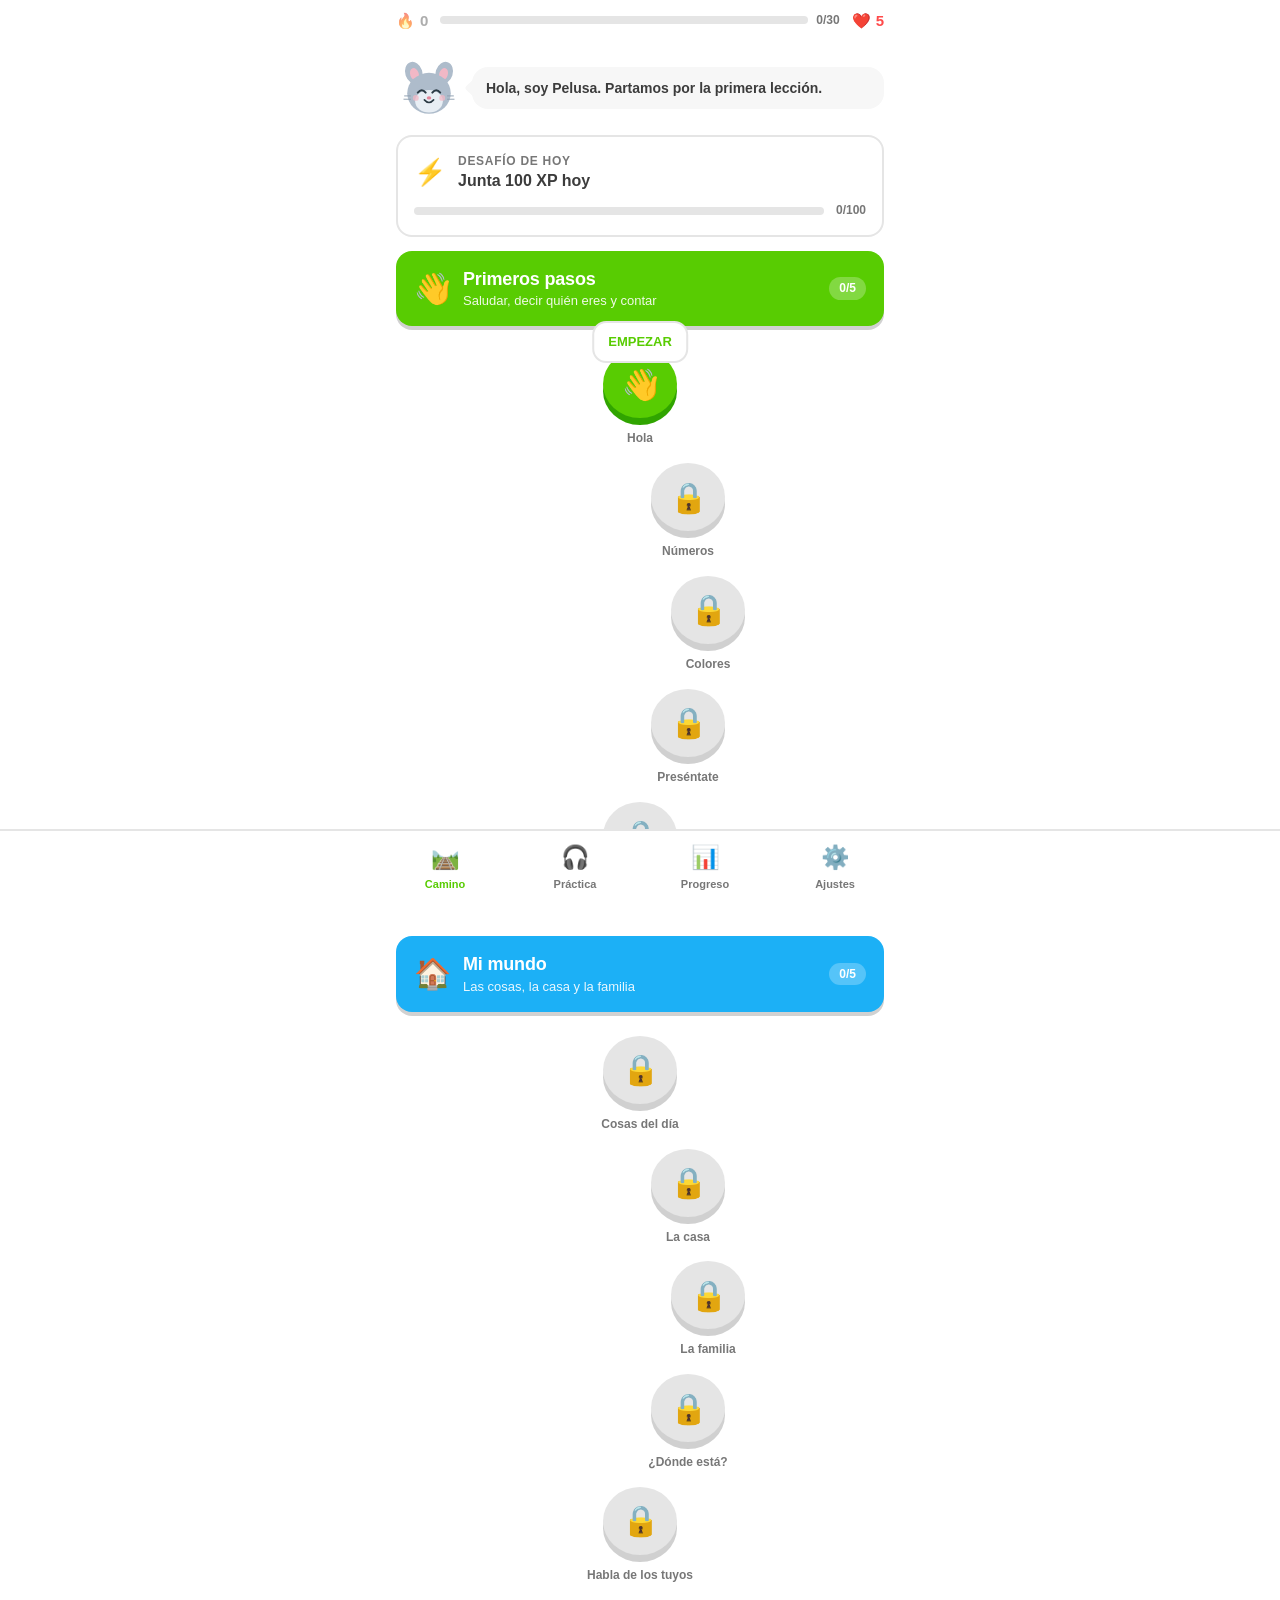
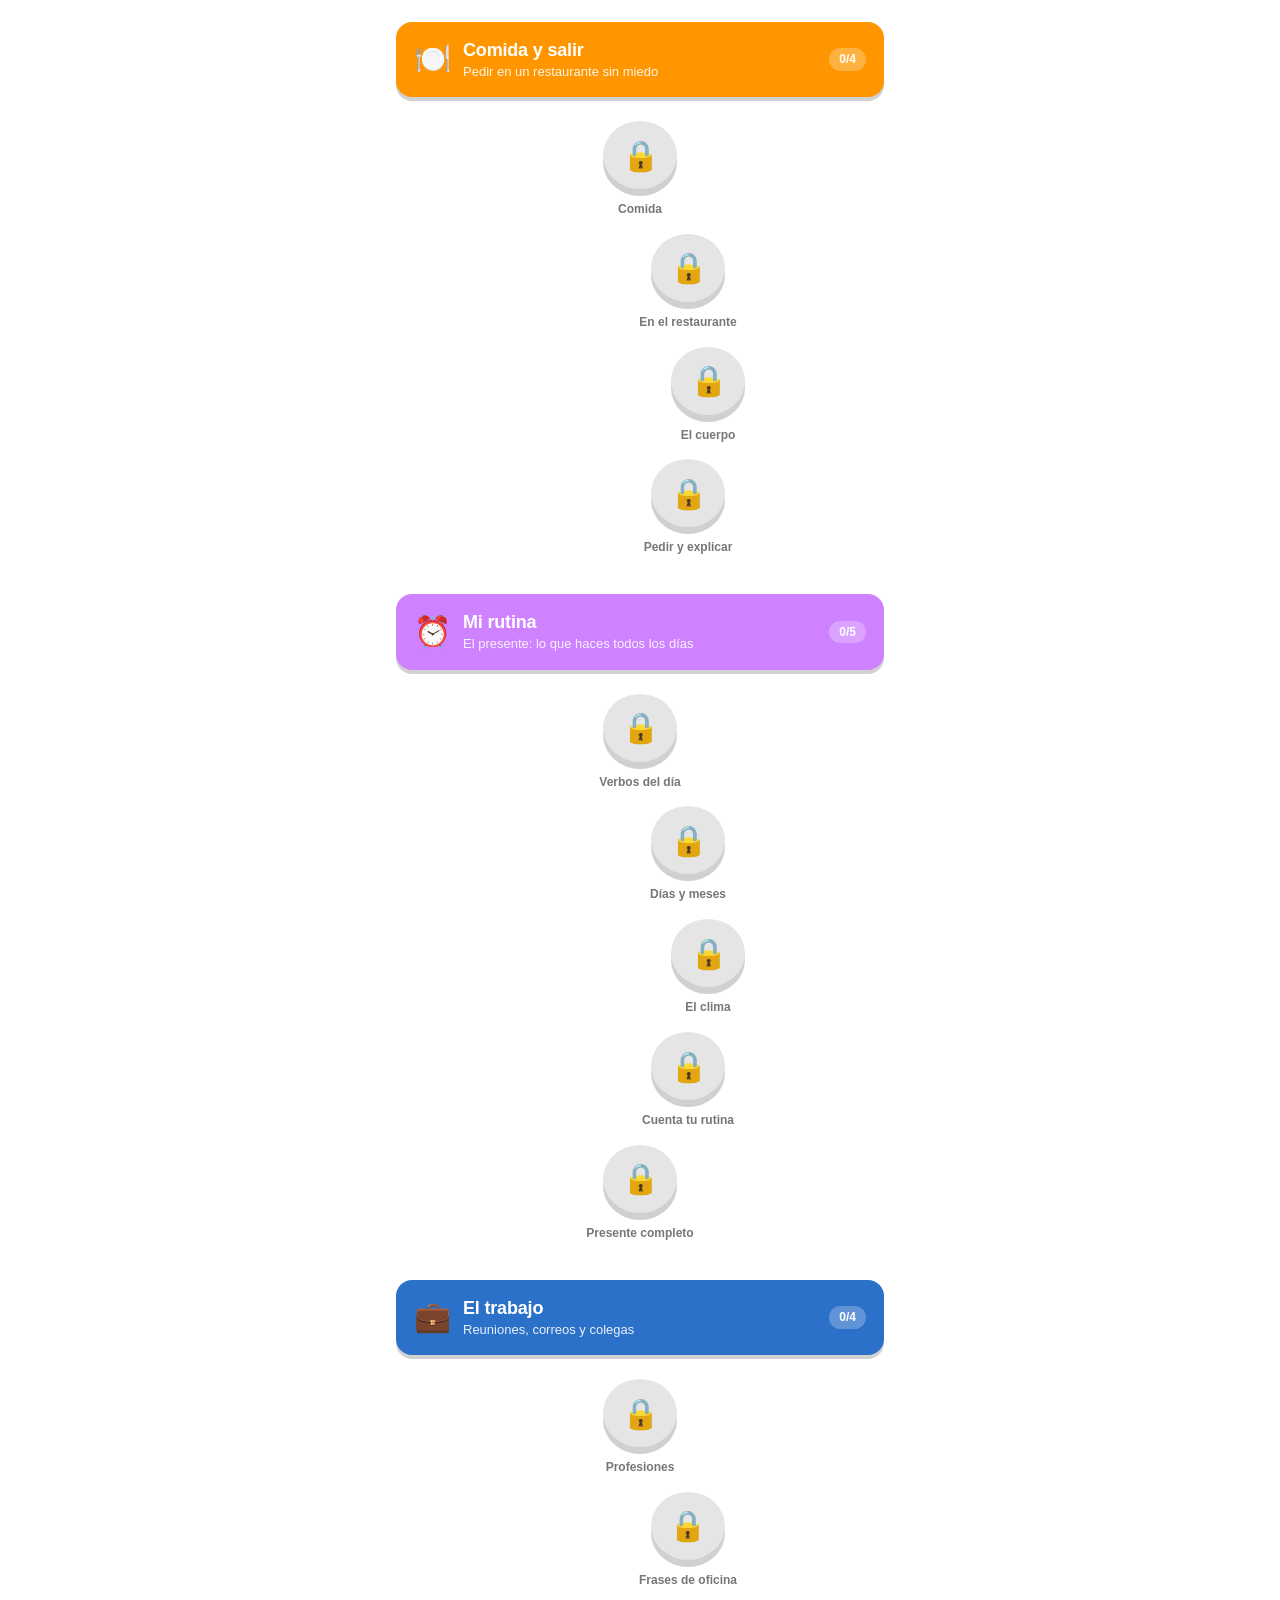
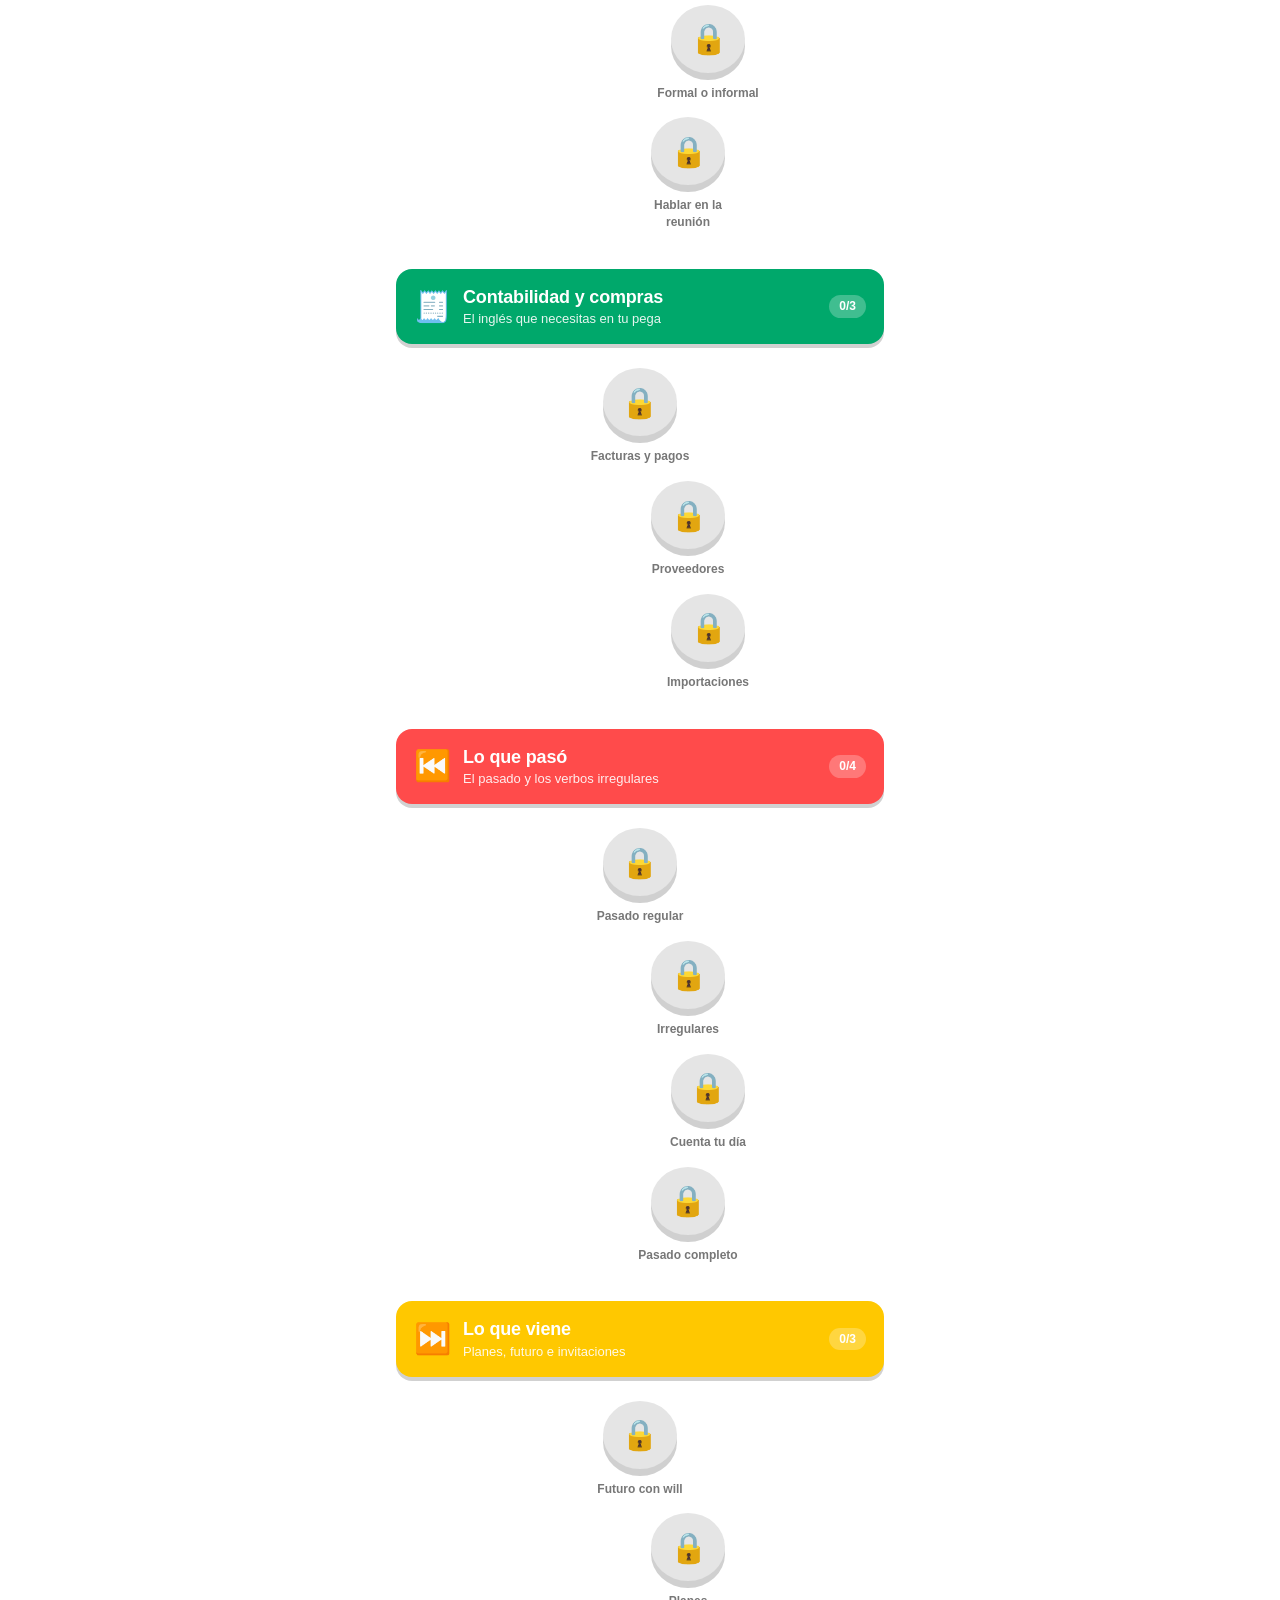
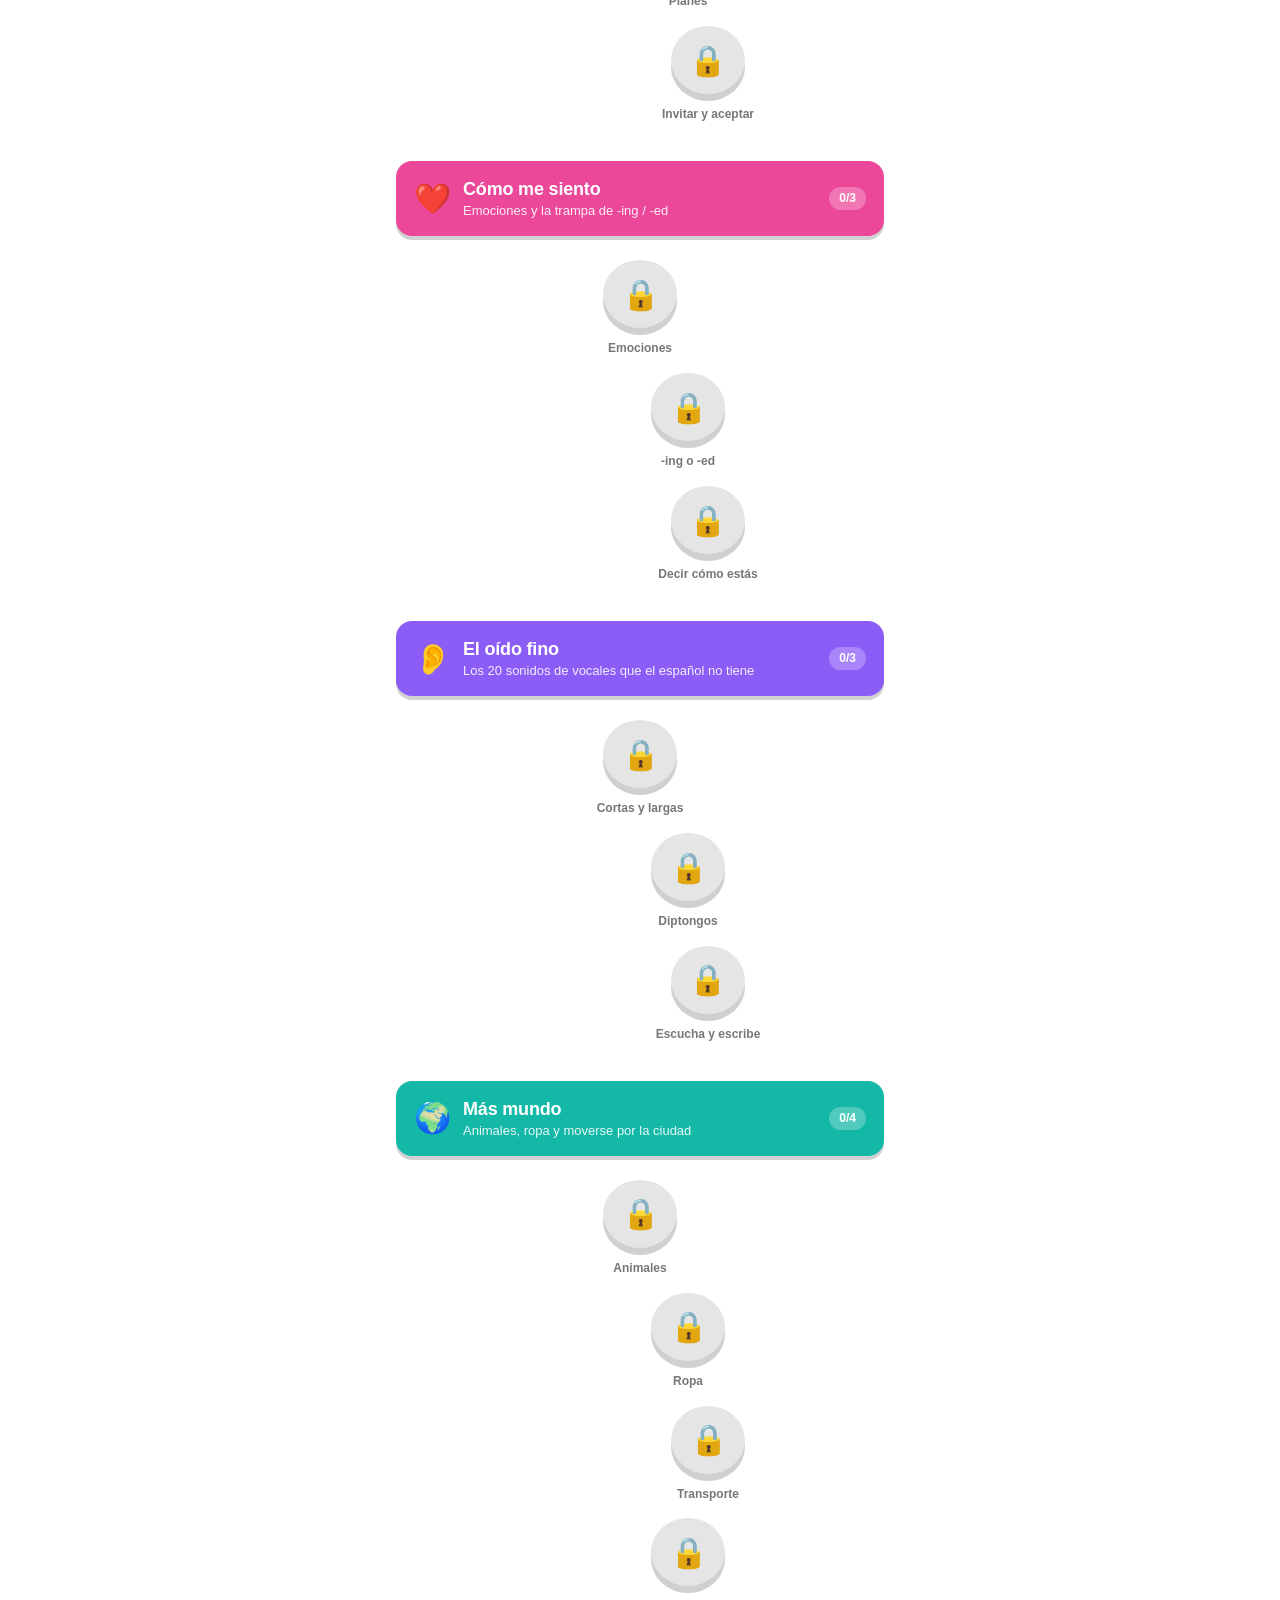
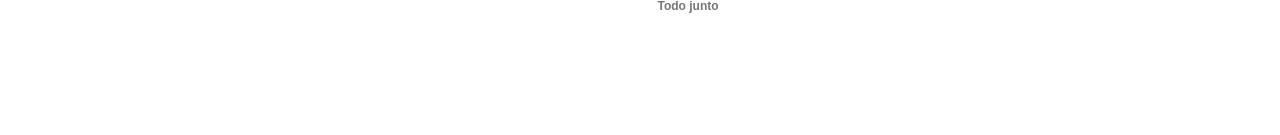
==== web/index.html @ f604efc4 "Add files via upload" ====
<!DOCTYPE html>
<html lang="es-CL">
<head>
<meta charset="utf-8">
<!-- viewport-fit=cover + los safe-area-inset del CSS: sin esto, en un iPhone la
     barra inferior queda debajo del indicador de inicio y no se puede tocar. -->
<meta name="viewport" content="width=device-width, initial-scale=1, viewport-fit=cover">
<meta name="theme-color" content="#58cc02">
<meta name="description" content="Curso de inglés británico con repaso espaciado, pronunciación y progreso guardado en el teléfono. Funciona sin internet.">
<title>Stars Climb</title>

<link rel="manifest" href="manifest.webmanifest">
<link rel="icon" href="icons/icono-192.png">
<link rel="apple-touch-icon" href="icons/icono-apple.png">
<!-- Safari no lee el manifest: estas tres etiquetas son las que hacen que,
     agregada a la pantalla de inicio, se abra sin la barra del navegador. -->
<meta name="apple-mobile-web-app-capable" content="yes">
<meta name="apple-mobile-web-app-status-bar-style" content="default">
<meta name="apple-mobile-web-app-title" content="Stars Climb">

<!-- La aplicación se guarda para funcionar sin internet sólo cuando se sirve
     desde un servidor. Esta marca es la que lo autoriza; la versión de una sola
     página no la trae, porque ahí no hay archivo que registrar. -->
<meta name="modo-sin-conexion" content="si">

<link rel="stylesheet" href="css/app.css">
</head>
<body>

<div id="app">
  <div class="contenido" style="padding-top:40px">
    <div class="centro">
      <div style="font-size:56px">📚</div>
      <p class="apagado">Cargando…</p>
    </div>
  </div>
</div>

<noscript>
  <div style="padding:24px;font-family:sans-serif">
    Esta aplicación necesita JavaScript activado para funcionar.
  </div>
</noscript>

<!-- El orden importa: cada archivo se registra en window.APP y app.js arranca
     al final, cuando ya están todos. Sin módulos ni empaquetador a propósito:
     así funciona igual servida desde cualquier carpeta y abre al instante. -->
<script src="js/dom.js"></script>
<script src="js/fiesta.js"></script>
<script src="js/mascota.js"></script>
<script src="js/almacen.js"></script>
<script src="js/datos.js"></script>
<script src="js/datos-verbos.js"></script>
<script src="js/datos-sonidos.js"></script>
<script src="js/datos-gramatica.js"></script>
<script src="js/curriculo.js"></script>
<script src="js/srs.js"></script>
<script src="js/audio.js"></script>
<script src="js/texto.js"></script>
<script src="js/motor.js"></script>
<script src="js/verbos.js"></script>
<script src="js/pronunciacion.js"></script>
<script src="js/gramatica.js"></script>
<script src="js/logros.js"></script>
<script src="js/desafio.js"></script>
<script src="js/cuenta.js"></script>
<script src="js/leccion.js"></script>
<script src="js/pantallas.js"></script>
<script src="js/app.js"></script>
</body>
</html>
---- web/css/app.css ----
/* Estilos de la aplicación.
 *
 * Pensada primero para el teléfono, con la mano derecha y en vertical: lo que
 * hay que tocar vive en la mitad de abajo de la pantalla y mide al menos 48 px.
 * En pantallas grandes el contenido se limita a 520 px de ancho y se centra,
 * en vez de estirarse.
 *
 * Sin tipografías ni iconos descargados: todo es del sistema o emoji. Una fuente
 * bonita cuesta media pantalla de espera la primera vez y no existe sin
 * internet; la del sistema (Roboto en Android, San Francisco en iPhone) ya es
 * buena y aparece de inmediato.
 */

:root {
  --verde: #58cc02;
  --verde-oscuro: #4aa802;
  --verde-suave: #d7ffb8;
  --azul: #1cb0f6;
  --azul-oscuro: #1899d6;
  --azul-suave: #ddf4ff;
  --rojo: #ff4b4b;
  --rojo-oscuro: #e03d3d;
  --rojo-suave: #ffdfe0;
  --dorado: #ffc800;
  --morado: #ce82ff;

  --fondo: #ffffff;
  --fondo-2: #f7f7f7;
  --tinta: #3c3c3c;
  --tinta-2: #777777;
  --borde: #e5e5e5;
  --borde-fuerte: #d0d0d0;

  --radio: 16px;
  --sombra-boton: 0 4px 0;
  --seguro-abajo: env(safe-area-inset-bottom, 0px);
  --seguro-arriba: env(safe-area-inset-top, 0px);
}

@media (prefers-color-scheme: dark) {
  :root:not([data-tema="claro"]) {
    --fondo: #131f24;
    --fondo-2: #1b2c33;
    --tinta: #f1f7fb;
    --tinta-2: #90a3ad;
    --borde: #2f4550;
    --borde-fuerte: #3d5661;
    --verde-suave: #1f3d13;
    --azul-suave: #10323f;
    --rojo-suave: #3d1618;
  }
}

:root[data-tema="oscuro"] {
  --fondo: #131f24;
  --fondo-2: #1b2c33;
  --tinta: #f1f7fb;
  --tinta-2: #90a3ad;
  --borde: #2f4550;
  --borde-fuerte: #3d5661;
  --verde-suave: #1f3d13;
  --azul-suave: #10323f;
  --rojo-suave: #3d1618;
}

* { box-sizing: border-box; }

html, body {
  margin: 0;
  padding: 0;
  height: 100%;
  overscroll-behavior-y: none;
}

body {
  font-family: -apple-system, BlinkMacSystemFont, "Segoe UI", Roboto,
    "Helvetica Neue", Arial, sans-serif;
  background: var(--fondo);
  color: var(--tinta);
  font-size: 16px;
  line-height: 1.4;
  -webkit-font-smoothing: antialiased;
  /* Sin selección accidental: en el teléfono, mantener apretada una ficha
     abría el menú de copiar en vez de arrastrarla. */
  -webkit-user-select: none;
  user-select: none;
  -webkit-tap-highlight-color: transparent;
}

input, textarea { user-select: text; -webkit-user-select: text; }

#app {
  max-width: 520px;
  margin: 0 auto;
  min-height: 100%;
  display: flex;
  flex-direction: column;
  position: relative;
}

/* ---------------- Tipografía ---------------- */

h1, h2, h3 { margin: 0 0 8px; font-weight: 800; letter-spacing: -0.01em; }
h1 { font-size: 26px; }
h2 { font-size: 20px; }
h3 { font-size: 17px; }
p { margin: 0 0 12px; }
.apagado { color: var(--tinta-2); }
.chico { font-size: 14px; }
.mini { font-size: 12px; }
.centro { text-align: center; }
.fuerte { font-weight: 800; }

/* ---------------- Botones ----------------
   El relieve (sombra sólida abajo + hundirse al apretar) no es decoración:
   en una pantalla táctil es la única confirmación de que el toque se registró,
   y evita el doble toque por duda. */

.btn {
  display: inline-flex;
  align-items: center;
  justify-content: center;
  gap: 8px;
  width: 100%;
  min-height: 52px;
  padding: 14px 20px;
  border: none;
  border-radius: var(--radio);
  background: var(--verde);
  color: #fff;
  font: inherit;
  font-weight: 800;
  font-size: 16px;
  letter-spacing: 0.03em;
  text-transform: uppercase;
  cursor: pointer;
  box-shadow: var(--sombra-boton) var(--verde-oscuro);
  transition: transform 0.06s, box-shadow 0.06s, background 0.15s;
}

.btn:active:not(:disabled) {
  transform: translateY(4px);
  box-shadow: 0 0 0 var(--verde-oscuro);
}

.btn:disabled {
  background: var(--borde);
  color: var(--tinta-2);
  box-shadow: none;
  cursor: default;
}

.btn.azul { background: var(--azul); box-shadow: var(--sombra-boton) var(--azul-oscuro); }
.btn.azul:active:not(:disabled) { box-shadow: 0 0 0 var(--azul-oscuro); }
.btn.rojo { background: var(--rojo); box-shadow: var(--sombra-boton) var(--rojo-oscuro); }
.btn.rojo:active:not(:disabled) { box-shadow: 0 0 0 var(--rojo-oscuro); }

.btn.hueco {
  background: transparent;
  color: var(--tinta-2);
  border: 2px solid var(--borde);
  box-shadow: none;
}
.btn.hueco:active:not(:disabled) { transform: translateY(2px); background: var(--fondo-2); }

.btn.chico { min-height: 40px; padding: 8px 14px; font-size: 14px; width: auto; }

.icono-btn {
  display: inline-flex;
  align-items: center;
  justify-content: center;
  width: 44px;
  height: 44px;
  border: none;
  border-radius: 12px;
  background: transparent;
  color: var(--tinta-2);
  font-size: 22px;
  cursor: pointer;
}
.icono-btn:active { background: var(--fondo-2); }

/* ---------------- Barra superior ---------------- */

.barra {
  display: flex;
  align-items: center;
  gap: 12px;
  padding: calc(10px + var(--seguro-arriba)) 16px 10px;
  position: sticky;
  top: 0;
  background: var(--fondo);
  z-index: 20;
}

.contador {
  display: inline-flex;
  align-items: center;
  gap: 5px;
  font-weight: 800;
  font-size: 15px;
}
.contador .n { font-variant-numeric: tabular-nums; }
.contador.racha { color: #ff9600; }
.contador.gemas { color: var(--azul); }
.contador.vidas { color: var(--rojo); }
.contador.apagada { color: var(--tinta-2); opacity: 0.6; }

/* ---------------- Camino ---------------- */

.contenido {
  flex: 1;
  padding: 0 16px calc(96px + var(--seguro-abajo));
}

.unidad-cabecera {
  border-radius: var(--radio);
  padding: 16px 18px;
  color: #fff;
  margin: 14px 0 8px;
  display: flex;
  align-items: center;
  gap: 12px;
  box-shadow: 0 4px 0 rgba(0, 0, 0, 0.18);
}
.unidad-cabecera .txt { flex: 1; min-width: 0; }
.unidad-cabecera h2 { margin: 0; font-size: 18px; }
.unidad-cabecera .sub { font-size: 13px; opacity: 0.9; }
.unidad-cabecera .emo { font-size: 30px; }

.camino { position: relative; padding: 8px 0 16px; }

.nodo-fila {
  display: flex;
  justify-content: center;
  padding: 8px 0;
}

/* El zigzag: cada lección se desplaza a un lado distinto. Es lo que hace que
   el camino se lea como un camino y no como una lista.
   El desplazamiento va en la columna interior y no en la fila: la fila ocupa
   todo el ancho, y moverla a ella empujaba la página hacia el lado y dejaba
   la pantalla con scroll horizontal. */
.nodo-caja { position: relative; display: flex; flex-direction: column; align-items: center; }
.nodo-fila[data-desvio="0"] > .nodo-caja { transform: translateX(0); }
.nodo-fila[data-desvio="1"] > .nodo-caja { transform: translateX(48px); }
.nodo-fila[data-desvio="2"] > .nodo-caja { transform: translateX(68px); }
.nodo-fila[data-desvio="3"] > .nodo-caja { transform: translateX(48px); }
.nodo-fila[data-desvio="4"] > .nodo-caja { transform: translateX(0); }
.nodo-fila[data-desvio="5"] > .nodo-caja { transform: translateX(-48px); }
.nodo-fila[data-desvio="6"] > .nodo-caja { transform: translateX(-68px); }
.nodo-fila[data-desvio="7"] > .nodo-caja { transform: translateX(-48px); }

.nodo {
  position: relative;
  width: 74px;
  height: 68px;
  border: none;
  border-radius: 50%;
  background: var(--verde);
  box-shadow: 0 7px 0 var(--verde-oscuro);
  color: #fff;
  font-size: 30px;
  display: flex;
  align-items: center;
  justify-content: center;
  cursor: pointer;
  transition: transform 0.08s, box-shadow 0.08s;
}
.nodo:active:not(:disabled) { transform: translateY(6px); box-shadow: 0 1px 0 var(--verde-oscuro); }
.nodo.cerrado {
  background: var(--borde);
  box-shadow: 0 7px 0 var(--borde-fuerte);
  color: var(--tinta-2);
  cursor: default;
}
.nodo.terminado { background: var(--dorado); box-shadow: 0 7px 0 #d9a800; }

.nodo .coronas {
  position: absolute;
  bottom: -6px;
  left: 50%;
  transform: translateX(-50%);
  background: var(--fondo);
  border-radius: 999px;
  padding: 1px 7px;
  font-size: 11px;
  font-weight: 800;
  color: var(--tinta-2);
  border: 2px solid var(--borde);
  white-space: nowrap;
}

.nodo-etiqueta {
  text-align: center;
  font-size: 12px;
  font-weight: 700;
  color: var(--tinta-2);
  margin-top: 12px;
  max-width: 110px;
}

.burbuja {
  position: absolute;
  bottom: 84px;
  left: 50%;
  transform: translateX(-50%);
  background: var(--fondo);
  border: 2px solid var(--borde);
  border-radius: 14px;
  padding: 10px 14px;
  font-weight: 800;
  font-size: 13px;
  color: var(--verde);
  white-space: nowrap;
  animation: flotar 1.6s ease-in-out infinite;
  z-index: 5;
}
@keyframes flotar {
  0%, 100% { transform: translateX(-50%) translateY(0); }
  50% { transform: translateX(-50%) translateY(-5px); }
}

/* ---------------- Pelusa ----------------
   La mascota y su globo de diálogo. El globo lleva una punta hacia ella,
   dibujada con un cuadrado girado: sin la punta se lee como un aviso del
   sistema y no como algo que ella dice. */

.pelusa-fila {
  display: flex;
  align-items: center;
  gap: 10px;
  margin: 14px 0 4px;
}
.pelusa { flex: none; }

.pelusa-dice {
  position: relative;
  flex: 1;
  min-width: 0;
  background: var(--fondo-2);
  border-radius: 16px;
  padding: 12px 14px;
  font-size: 14px;
  font-weight: 700;
  line-height: 1.35;
}
.pelusa-dice::before {
  content: "";
  position: absolute;
  left: -5px;
  top: 50%;
  width: 12px;
  height: 12px;
  margin-top: -6px;
  background: var(--fondo-2);
  transform: rotate(45deg);
  border-radius: 2px;
}

/* En el pie de corrección va chica y al lado del texto. */
.pie-titulo .pelusa { margin: -6px 0; }

/* Un rebote corto cuando aparece celebrando: quieta se ve pegada. */
.pelusa.brinca { animation: pelusa-brinca 0.6s ease-out; }
@keyframes pelusa-brinca {
  0% { transform: translateY(14px) scale(0.85); opacity: 0; }
  55% { transform: translateY(-6px) scale(1.06); opacity: 1; }
  100% { transform: translateY(0) scale(1); }
}

/* ---------------- Gramática ----------------
   La caja de "el error típico" es lo que más se recuerda de cada tema, así que
   se le da su propio bloque: la frase mala tachada y en rojo, la buena en verde
   y además pronunciable. Ver las dos juntas es lo que hace el contraste. */

.explica p { margin: 0 0 10px; font-size: 15px; line-height: 1.55; }
.explica p:last-child { margin-bottom: 0; }
.explica b { font-weight: 800; }

.gram-tabla {
  width: 100%;
  border-collapse: collapse;
  font-size: 14px;
  margin: 12px 0;
}
.gram-tabla th {
  text-align: left;
  padding: 7px 9px;
  font-size: 11px;
  letter-spacing: .05em;
  text-transform: uppercase;
  color: var(--tinta-2);
  border-bottom: 2px solid var(--borde);
}
.gram-tabla td {
  padding: 7px 9px;
  border-bottom: 1px solid var(--borde);
  vertical-align: top;
}
.gram-tabla td.clave { font-weight: 800; white-space: nowrap; }

.trampa {
  margin-top: 16px;
  border: 2px solid var(--dorado);
  border-radius: var(--radio);
  padding: 14px;
  background: rgba(255, 200, 0, .08);
}
.trampa .tit {
  font-size: 12px;
  font-weight: 800;
  letter-spacing: .05em;
  text-transform: uppercase;
  color: #8a6d00;
  margin-bottom: 10px;
}
.trampa .linea-mal,
.trampa .linea-bien {
  display: flex;
  align-items: baseline;
  gap: 8px;
  width: 100%;
  text-align: left;
  padding: 8px 10px;
  border-radius: 10px;
  font-size: 16px;
  font-weight: 700;
  margin-bottom: 6px;
  border: none;
  font-family: inherit;
}
.trampa .linea-mal {
  background: var(--rojo-suave);
  color: var(--rojo-oscuro);
  text-decoration: line-through;
  text-decoration-color: rgba(255, 75, 75, .5);
}
.trampa .linea-bien {
  background: var(--verde-suave);
  color: var(--verde-oscuro);
  cursor: pointer;
}
.trampa .marca { font-weight: 800; flex: none; text-decoration: none; display: inline-block; }
.trampa .porque { font-size: 14px; color: var(--tinta); margin-top: 8px; }

/* ---------------- Verbos ----------------
   La ficha de un verbo es sobre todo una tabla, y una tabla en un teléfono se
   lee mal. Por eso cada forma es un botón que además la pronuncia: se consulta
   con el dedo y con el oído, no leyendo columnas. */

.formas { display: grid; grid-template-columns: repeat(auto-fit, minmax(140px, 1fr)); gap: 8px; }
.forma {
  display: flex;
  flex-direction: column;
  gap: 1px;
  padding: 10px 12px;
  border: 2px solid var(--borde);
  border-radius: 12px;
  background: var(--fondo);
  color: var(--tinta);
  font: inherit;
  text-align: left;
  cursor: pointer;
}
.forma:active { background: var(--fondo-2); }
.forma .et { font-size: 11px; font-weight: 800; letter-spacing: .05em; text-transform: uppercase; color: var(--tinta-2); }
.forma .val { font-size: 17px; font-weight: 800; }
.forma .ay { font-size: 11px; color: var(--tinta-2); }

.conjuga { display: flex; flex-direction: column; }
.linea {
  display: flex;
  align-items: baseline;
  gap: 10px;
  width: 100%;
  padding: 7px 0;
  border: none;
  border-bottom: 1px solid var(--borde);
  background: none;
  color: inherit;
  font: inherit;
  text-align: left;
  cursor: pointer;
}
.linea:last-child { border-bottom: none; }
.linea:active { background: var(--fondo); }
.linea .quien { flex: 0 0 68px; font-size: 12px; color: var(--tinta-2); }
.linea .dice { font-weight: 700; }

/* ---------------- Pronunciación ----------------
   Los símbolos fonéticos son lo que hay que reconocer, así que van grandes y
   primero; la palabra de ejemplo debajo, en chico, como pista. */

.sonidos { display: grid; grid-template-columns: repeat(auto-fill, minmax(88px, 1fr)); gap: 8px; }
.sonido {
  display: flex;
  flex-direction: column;
  align-items: center;
  gap: 3px;
  padding: 12px 6px 10px;
  border: 2px solid var(--borde);
  border-radius: 14px;
  background: var(--fondo);
  color: var(--tinta);
  font: inherit;
  cursor: pointer;
}
.sonido:active { background: var(--fondo-2); }
.sonido .ipa { font-size: 22px; font-weight: 800; font-family: ui-monospace, "Segoe UI", sans-serif; }
.sonido .ej { font-size: 12px; color: var(--tinta-2); }
.sonido .barra-prog { width: 100%; }

.ipa-grande {
  font-size: 68px;
  font-weight: 800;
  text-align: center;
  margin: 10px 0 14px;
  font-family: ui-monospace, "Segoe UI", sans-serif;
  color: var(--morado);
}

.par-mini {
  padding: 7px 11px;
  border: 2px solid var(--borde);
  border-radius: 10px;
  background: var(--fondo);
  color: var(--tinta);
  font: inherit;
  font-weight: 700;
  font-size: 15px;
  cursor: pointer;
}
.par-mini:active { background: var(--fondo-2); }
.par-mini .ipa { font-weight: 400; color: var(--tinta-2); font-size: 13px; }

/* ---------------- Contrarreloj ----------------
   La barra cambia de color sola al bajar: el naranjo y el rojo avisan antes de
   que alcance a leerse el número. */

.reloj {
  flex: 1;
  height: 16px;
  background: var(--borde);
  border-radius: 999px;
  overflow: hidden;
}
.reloj > i {
  display: block;
  height: 100%;
  border-radius: 999px;
  background: linear-gradient(90deg, var(--rojo) 0%, var(--dorado) 35%, var(--verde) 70%);
  background-size: 320px 100%;
  background-position: right center;
  transition: width 0.25s linear;
}

/* ---------------- Tarjetas ---------------- */

.tarjeta {
  background: var(--fondo);
  border: 2px solid var(--borde);
  border-radius: var(--radio);
  padding: 16px;
  margin-bottom: 12px;
}
.tarjeta.plana { background: var(--fondo-2); border-color: transparent; }

.fila {
  display: flex;
  align-items: center;
  gap: 12px;
}
.fila .crece { flex: 1; min-width: 0; }
.entre { justify-content: space-between; }

.pastilla {
  display: inline-block;
  padding: 3px 10px;
  border-radius: 999px;
  background: var(--fondo-2);
  font-size: 12px;
  font-weight: 700;
  color: var(--tinta-2);
}

/* ---------------- Barras de progreso ---------------- */

.barra-prog {
  height: 16px;
  background: var(--borde);
  border-radius: 999px;
  overflow: hidden;
  flex: 1;
}
.barra-prog > i {
  display: block;
  height: 100%;
  background: var(--verde);
  border-radius: 999px;
  transition: width 0.3s ease;
}
.barra-prog.fina { height: 8px; }
.barra-prog.azul > i { background: var(--azul); }

/* ---------------- Pantalla de ejercicio ---------------- */

.leccion {
  position: fixed;
  inset: 0;
  background: var(--fondo);
  z-index: 60;
  display: flex;
  flex-direction: column;
}
.leccion-caja {
  max-width: 520px;
  width: 100%;
  margin: 0 auto;
  flex: 1;
  display: flex;
  flex-direction: column;
  min-height: 0;
}
.leccion-cuerpo {
  flex: 1;
  overflow-y: auto;
  padding: 8px 16px 24px;
  -webkit-overflow-scrolling: touch;
}
.enunciado { font-size: 21px; font-weight: 800; margin: 6px 0 18px; }

.prompt-grande {
  font-size: 26px;
  font-weight: 800;
  line-height: 1.3;
  margin-bottom: 8px;
}
.emoji-grande { font-size: 64px; line-height: 1; margin-bottom: 8px; }
.muestra-color {
  width: 92px; height: 92px; border-radius: 20px;
  border: 2px solid var(--borde); margin-bottom: 10px;
}

.opciones { display: grid; gap: 10px; margin-top: 4px; }
.opciones.dos { grid-template-columns: 1fr 1fr; }

.opcion {
  display: flex;
  align-items: center;
  gap: 10px;
  width: 100%;
  min-height: 56px;
  padding: 12px 14px;
  text-align: left;
  border: 2px solid var(--borde);
  border-bottom-width: 4px;
  border-radius: 14px;
  background: var(--fondo);
  color: var(--tinta);
  font: inherit;
  font-weight: 600;
  font-size: 16px;
  cursor: pointer;
  transition: background 0.1s, border-color 0.1s;
}
.opcion:active { background: var(--fondo-2); }
.opcion .emo { font-size: 26px; }
.opcion .ipa { color: var(--tinta-2); font-weight: 700; margin-left: auto; }
.opcion.elegida { border-color: var(--azul); background: var(--azul-suave); color: var(--azul-oscuro); }
.opcion.buena { border-color: var(--verde); background: var(--verde-suave); color: var(--verde-oscuro); }
.opcion.mala { border-color: var(--rojo); background: var(--rojo-suave); color: var(--rojo-oscuro); }
.opcion.tachada { opacity: 0.45; }

/* ---------------- Armar la frase con fichas ---------------- */

.renglon {
  min-height: 108px;
  border-top: 2px solid var(--borde);
  border-bottom: 2px solid var(--borde);
  padding: 10px 4px;
  margin: 6px 0 18px;
  display: flex;
  flex-wrap: wrap;
  align-content: flex-start;
  gap: 8px;
}
.banco { display: flex; flex-wrap: wrap; gap: 8px; min-height: 56px; }

.ficha {
  padding: 9px 14px;
  border: 2px solid var(--borde);
  border-bottom-width: 4px;
  border-radius: 12px;
  background: var(--fondo);
  color: var(--tinta);
  font: inherit;
  font-weight: 700;
  font-size: 16px;
  cursor: pointer;
}
.ficha:active { transform: translateY(2px); border-bottom-width: 2px; }
.ficha.fantasma { visibility: hidden; }

/* ---------------- Unir pares ---------------- */

.pares { display: grid; grid-template-columns: 1fr 1fr; gap: 10px; }
.par {
  min-height: 58px;
  display: flex;
  align-items: center;
  gap: 8px;
  padding: 10px 12px;
  border: 2px solid var(--borde);
  border-bottom-width: 4px;
  border-radius: 14px;
  background: var(--fondo);
  color: var(--tinta);
  font: inherit;
  font-weight: 700;
  font-size: 15px;
  cursor: pointer;
  text-align: left;
}
.par.elegida { border-color: var(--azul); background: var(--azul-suave); }
.par.unida { border-color: var(--verde); background: var(--verde-suave); color: var(--verde-oscuro); }
.par.resuelta { opacity: 0.35; pointer-events: none; }
.par.error { animation: temblar 0.3s; border-color: var(--rojo); background: var(--rojo-suave); }

@keyframes temblar {
  0%, 100% { transform: translateX(0); }
  25% { transform: translateX(-6px); }
  75% { transform: translateX(6px); }
}

/* ---------------- Escribir ---------------- */

.campo {
  width: 100%;
  min-height: 110px;
  padding: 14px;
  border: 2px solid var(--borde);
  border-radius: 14px;
  background: var(--fondo);
  color: var(--tinta);
  font: inherit;
  font-size: 18px;
  resize: none;
}
.campo:focus { outline: none; border-color: var(--azul); }

/* ---------------- Hablar ---------------- */

.micro {
  width: 96px;
  height: 96px;
  border-radius: 50%;
  border: none;
  background: var(--azul);
  box-shadow: 0 6px 0 var(--azul-oscuro);
  color: #fff;
  font-size: 40px;
  margin: 18px auto;
  display: flex;
  align-items: center;
  justify-content: center;
  cursor: pointer;
}
.micro.grabando { background: var(--rojo); box-shadow: 0 6px 0 var(--rojo-oscuro); animation: latir 1.1s infinite; }
@keyframes latir {
  0%, 100% { transform: scale(1); }
  50% { transform: scale(1.06); }
}

.diff { font-size: 19px; font-weight: 700; line-height: 1.7; }
.diff .ok { color: var(--verde-oscuro); }
.diff .falta { color: var(--rojo); text-decoration: underline wavy var(--rojo); }
.diff .cambio { color: #b45309; }
.diff .sobra { color: var(--tinta-2); text-decoration: line-through; }

/* ---------------- Pie de corrección ---------------- */

.pie {
  padding: 14px 16px calc(16px + var(--seguro-abajo));
  border-top: 2px solid var(--borde);
  background: var(--fondo);
}
.pie.bien { background: var(--verde-suave); border-color: transparent; }
.pie.mal { background: var(--rojo-suave); border-color: transparent; }
.pie-titulo { display: flex; align-items: center; gap: 8px; font-weight: 800; font-size: 18px; margin-bottom: 4px; }
.pie.bien .pie-titulo { color: var(--verde-oscuro); }
.pie.mal .pie-titulo { color: var(--rojo-oscuro); }
.pie .detalle { font-size: 15px; margin-bottom: 12px; }
.pie.bien .detalle { color: var(--verde-oscuro); }
.pie.mal .detalle { color: var(--rojo-oscuro); }

.entrada-animada { animation: subir 0.22s ease-out; }
@keyframes subir {
  from { transform: translateY(100%); }
  to { transform: translateY(0); }
}

/* ---------------- Navegación inferior ---------------- */

.nav {
  position: fixed;
  bottom: 0;
  left: 0;
  right: 0;
  z-index: 30;
  background: var(--fondo);
  border-top: 2px solid var(--borde);
  padding-bottom: var(--seguro-abajo);
}
.nav-caja { max-width: 520px; margin: 0 auto; display: flex; }
.nav button {
  flex: 1;
  border: none;
  background: transparent;
  padding: 10px 4px 8px;
  font: inherit;
  font-size: 11px;
  font-weight: 800;
  color: var(--tinta-2);
  cursor: pointer;
  display: flex;
  flex-direction: column;
  align-items: center;
  gap: 3px;
}
.nav button .emo { font-size: 23px; }
.nav button.activa { color: var(--verde); }

/* ---------------- Resumen final ---------------- */

.premio { display: grid; grid-template-columns: 1fr 1fr; gap: 10px; margin: 18px 0; }
.premio .caja {
  border: 2px solid var(--dorado);
  border-radius: var(--radio);
  overflow: hidden;
  text-align: center;
}
.premio .caja .tit {
  background: var(--dorado);
  color: #fff;
  font-weight: 800;
  font-size: 12px;
  text-transform: uppercase;
  padding: 3px;
}
.premio .caja .val { padding: 10px; font-size: 22px; font-weight: 800; color: var(--dorado); }
.premio .caja.azul { border-color: var(--azul); }
.premio .caja.azul .tit { background: var(--azul); }
.premio .caja.azul .val { color: var(--azul); }

/* Envuelve lo que celebra —antes un emoji, ahora Pelusa— y le da el rebote
   de entrada. El font-size sólo importa si adentro va texto. */
.confeti { font-size: 60px; text-align: center; animation: brincar 0.7s ease-out; }
@keyframes brincar {
  0% { transform: scale(0.4) rotate(-15deg); opacity: 0; }
  60% { transform: scale(1.15) rotate(6deg); opacity: 1; }
  100% { transform: scale(1) rotate(0); }
}

/* ---------------- Gráfico de la semana ---------------- */

.semana { display: flex; align-items: flex-end; gap: 6px; height: 96px; margin: 8px 0 4px; }
.semana .dia { flex: 1; display: flex; flex-direction: column; justify-content: flex-end; height: 100%; gap: 4px; }
.semana .bar { background: var(--borde); border-radius: 6px 6px 0 0; min-height: 4px; }
.semana .bar.hay { background: var(--verde); }
.semana .bar.meta { background: var(--dorado); }
.semana .et { text-align: center; font-size: 10px; font-weight: 800; color: var(--tinta-2); }

/* ---------------- Logros ---------------- */

.logros { display: grid; grid-template-columns: repeat(3, 1fr); gap: 10px; }
.logro { text-align: center; padding: 12px 6px; border: 2px solid var(--borde); border-radius: 14px; }
.logro.ganado { border-color: var(--dorado); background: rgba(255, 200, 0, 0.08); }
.logro .emo { font-size: 30px; filter: grayscale(1); opacity: 0.4; }
.logro.ganado .emo { filter: none; opacity: 1; }
.logro .nom { font-size: 11px; font-weight: 800; margin-top: 4px; }

/* ---------------- Modal ---------------- */

.velo {
  position: fixed;
  inset: 0;
  background: rgba(0, 0, 0, 0.55);
  z-index: 70;
  display: flex;
  align-items: flex-end;
  justify-content: center;
}
.hoja {
  background: var(--fondo);
  width: 100%;
  max-width: 520px;
  border-radius: 20px 20px 0 0;
  padding: 20px 16px calc(20px + var(--seguro-abajo));
  max-height: 88vh;
  overflow-y: auto;
  animation: subir 0.2s ease-out;
}

/* ---------------- Varios ---------------- */

.lista-limpia { list-style: none; margin: 0; padding: 0; }
.aviso {
  background: var(--azul-suave);
  border-radius: 12px;
  padding: 12px 14px;
  font-size: 14px;
  color: var(--azul-oscuro);
  margin-bottom: 12px;
}
.aviso.ojo { background: rgba(255, 200, 0, 0.16); color: #8a6d00; }

.interruptor { display: flex; align-items: center; justify-content: space-between; gap: 12px; padding: 12px 0; border-bottom: 1px solid var(--borde); }
.interruptor:last-child { border-bottom: none; }
.palanca { width: 52px; height: 30px; border-radius: 999px; background: var(--borde); border: none; position: relative; cursor: pointer; flex: none; transition: background 0.15s; }
.palanca[aria-checked="true"] { background: var(--verde); }
.palanca i { position: absolute; top: 3px; left: 3px; width: 24px; height: 24px; border-radius: 50%; background: #fff; transition: transform 0.15s; }
.palanca[aria-checked="true"] i { transform: translateX(22px); }

.seg { display: flex; gap: 6px; background: var(--fondo-2); padding: 4px; border-radius: 12px; }
.seg button { flex: 1; border: none; background: transparent; padding: 8px; border-radius: 9px; font: inherit; font-weight: 800; font-size: 13px; color: var(--tinta-2); cursor: pointer; }
.seg button.activa { background: var(--fondo); color: var(--tinta); box-shadow: 0 1px 3px rgba(0,0,0,0.12); }

@media (prefers-reduced-motion: reduce) {
  * { animation: none !important; transition: none !important; }
}
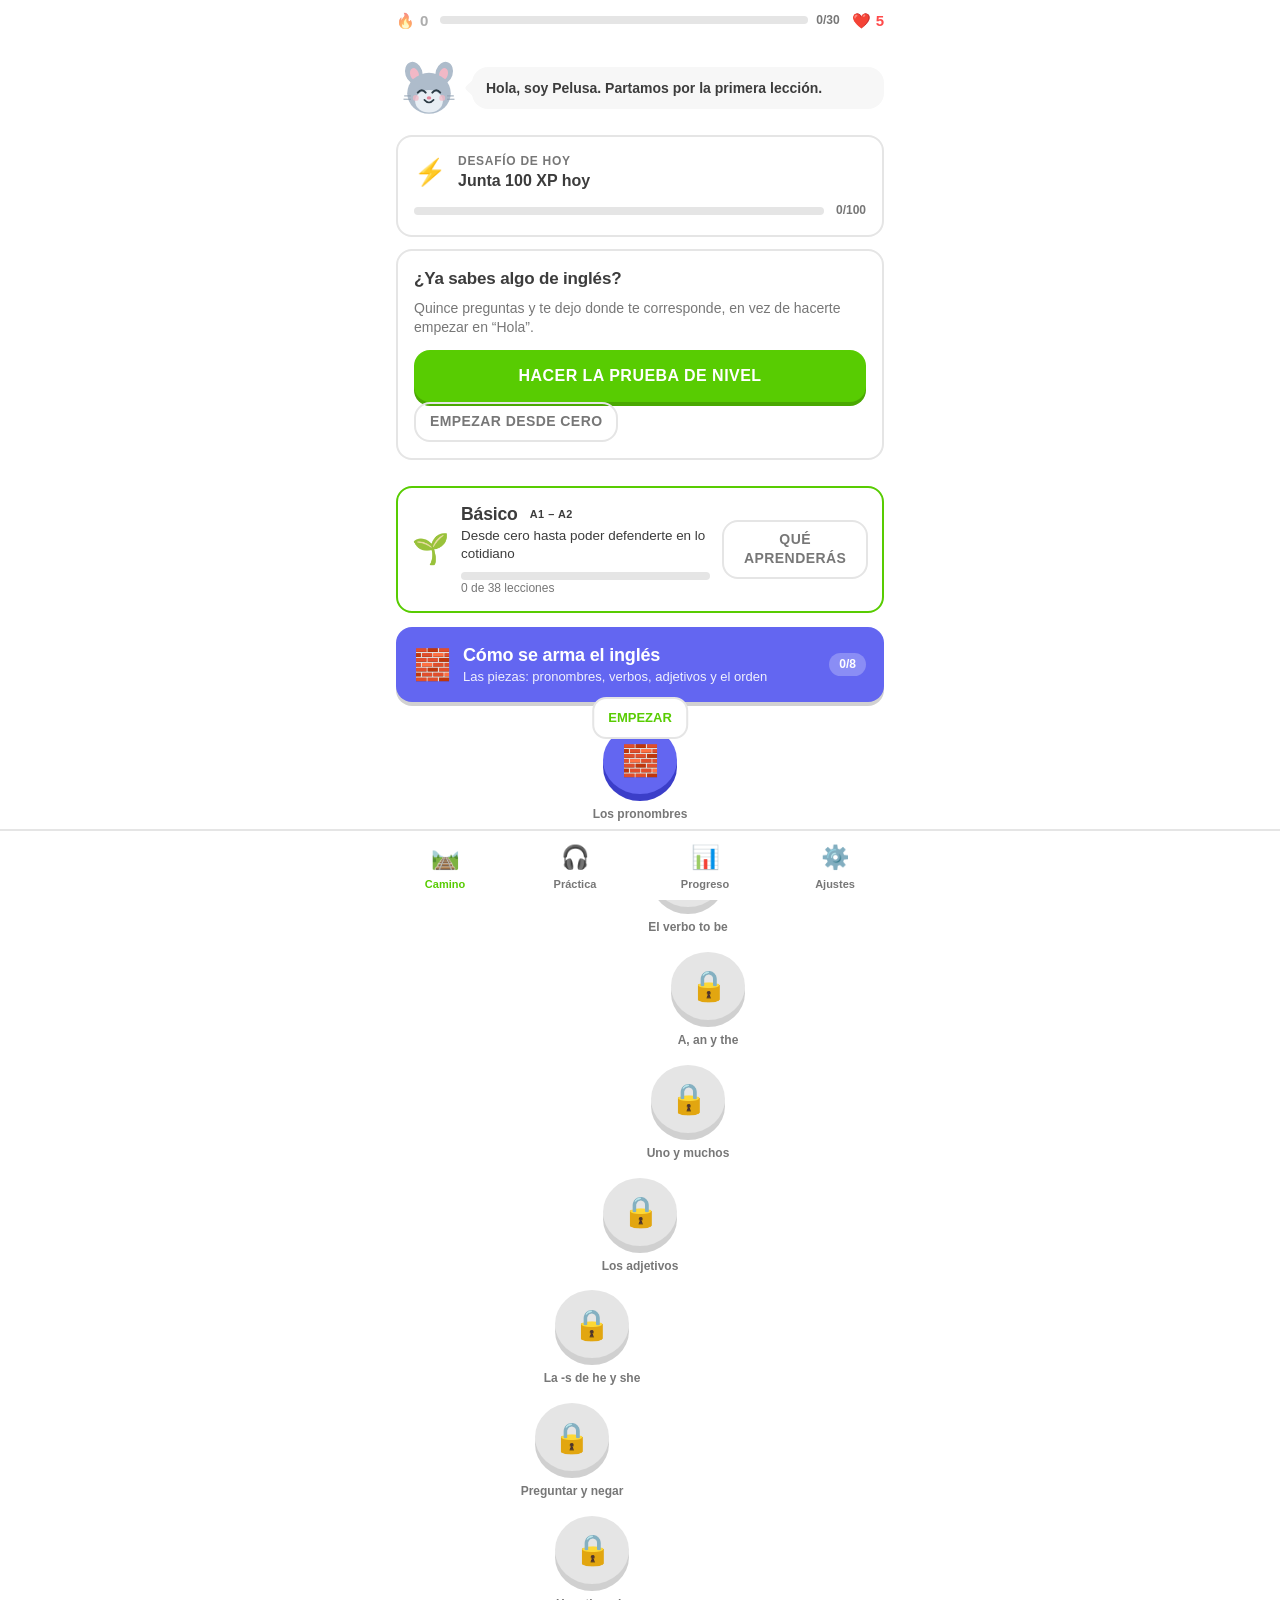
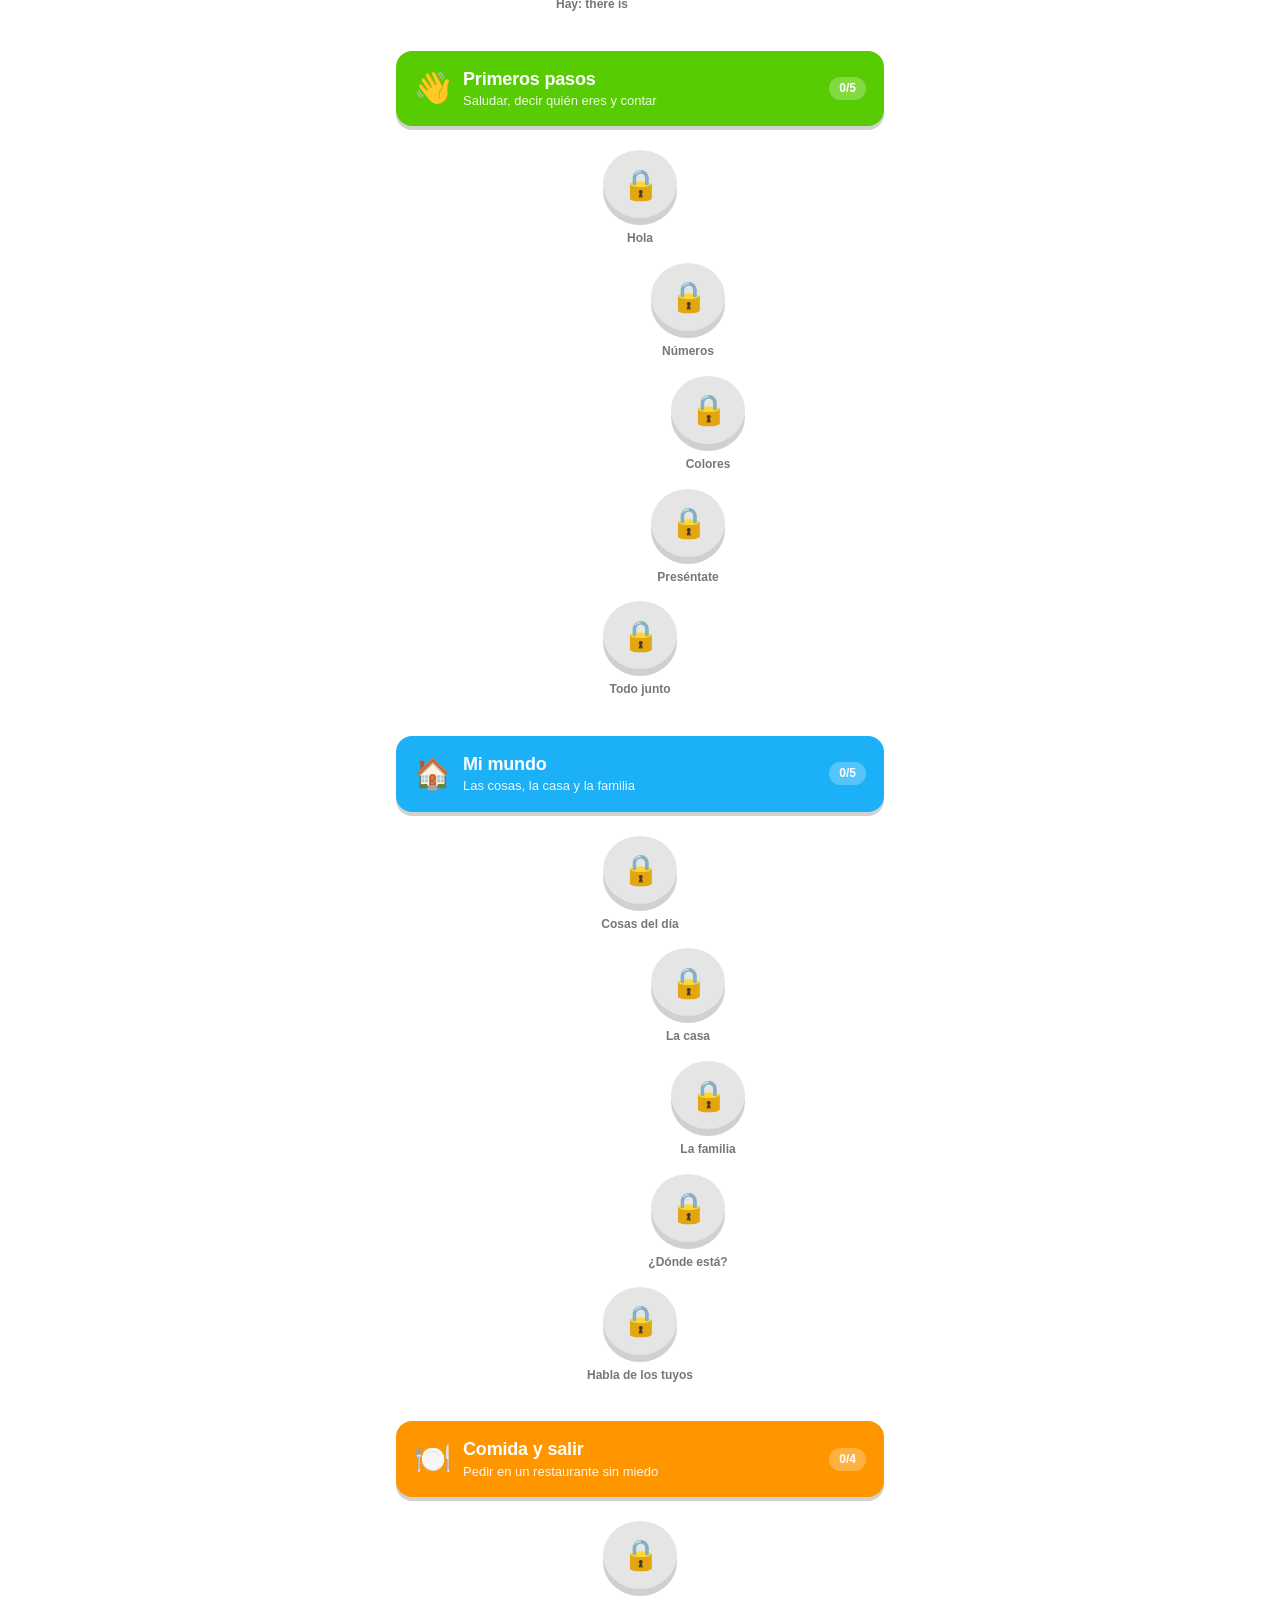
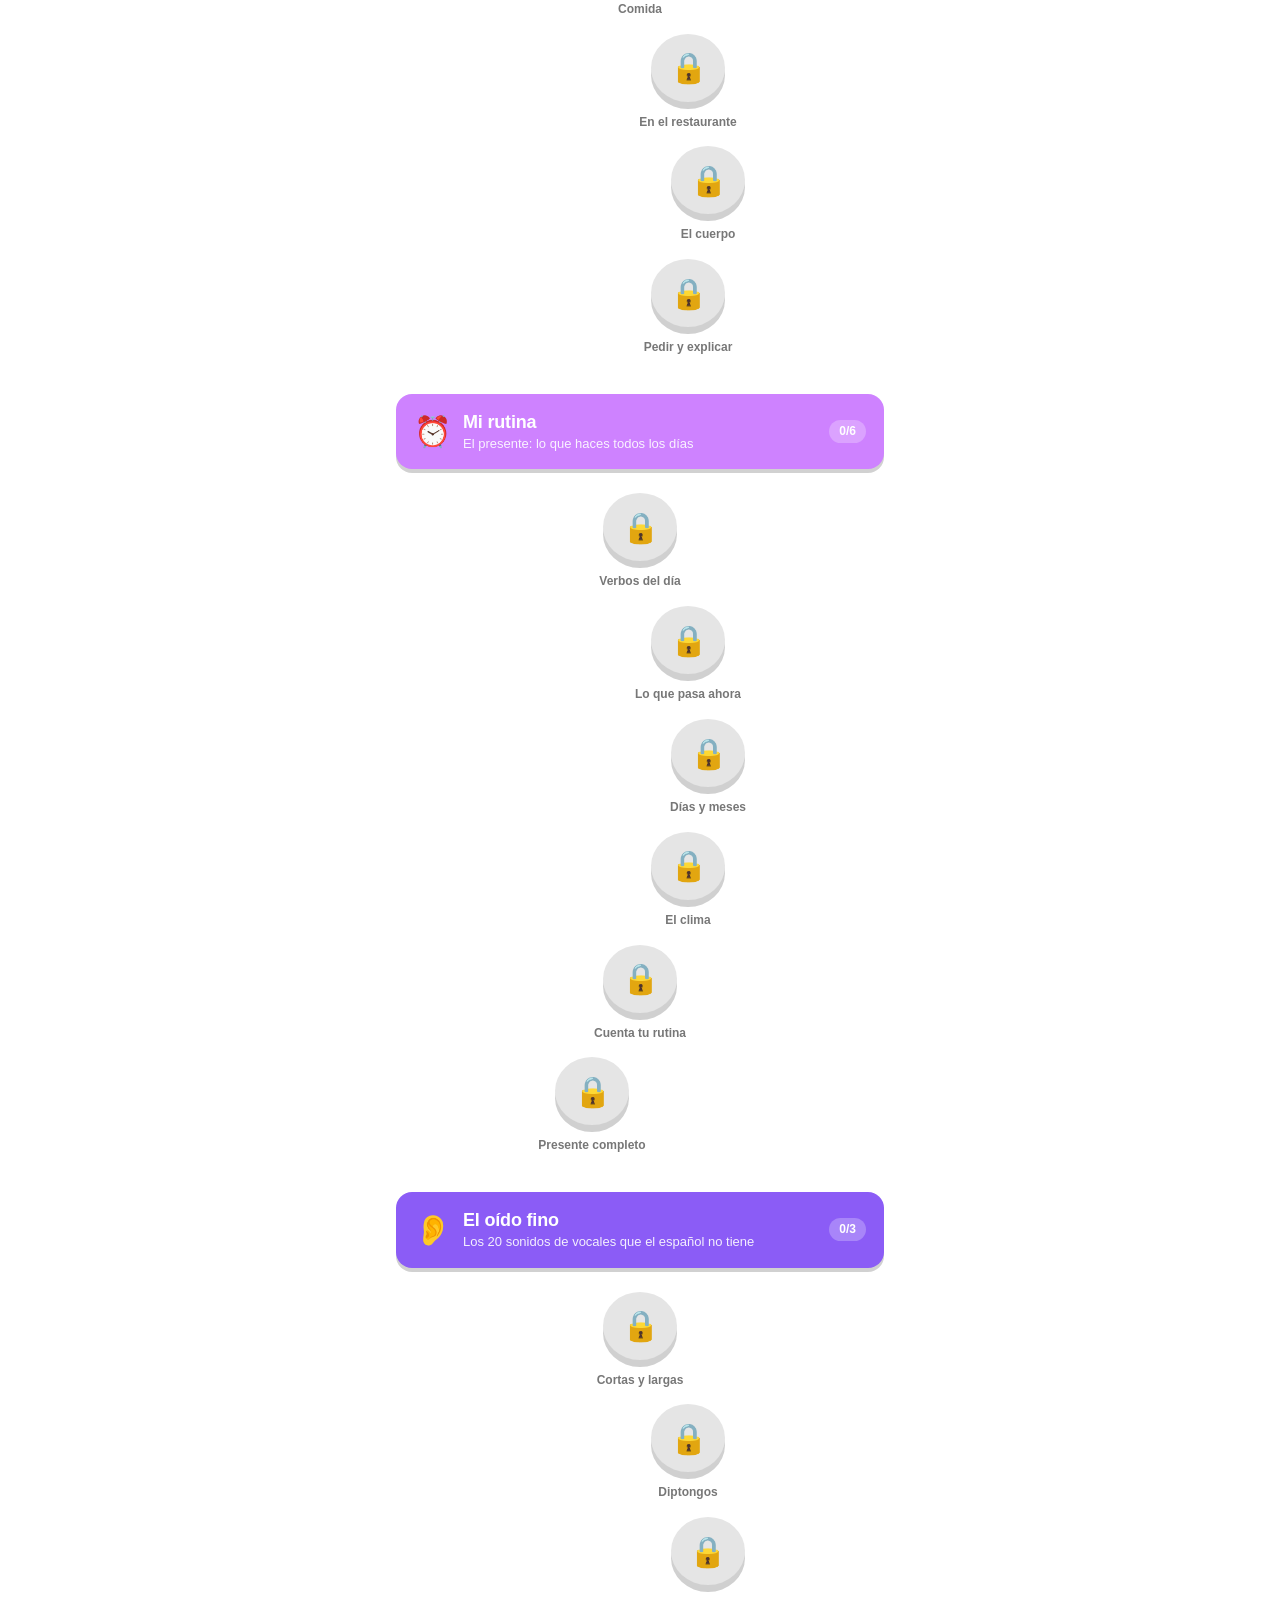
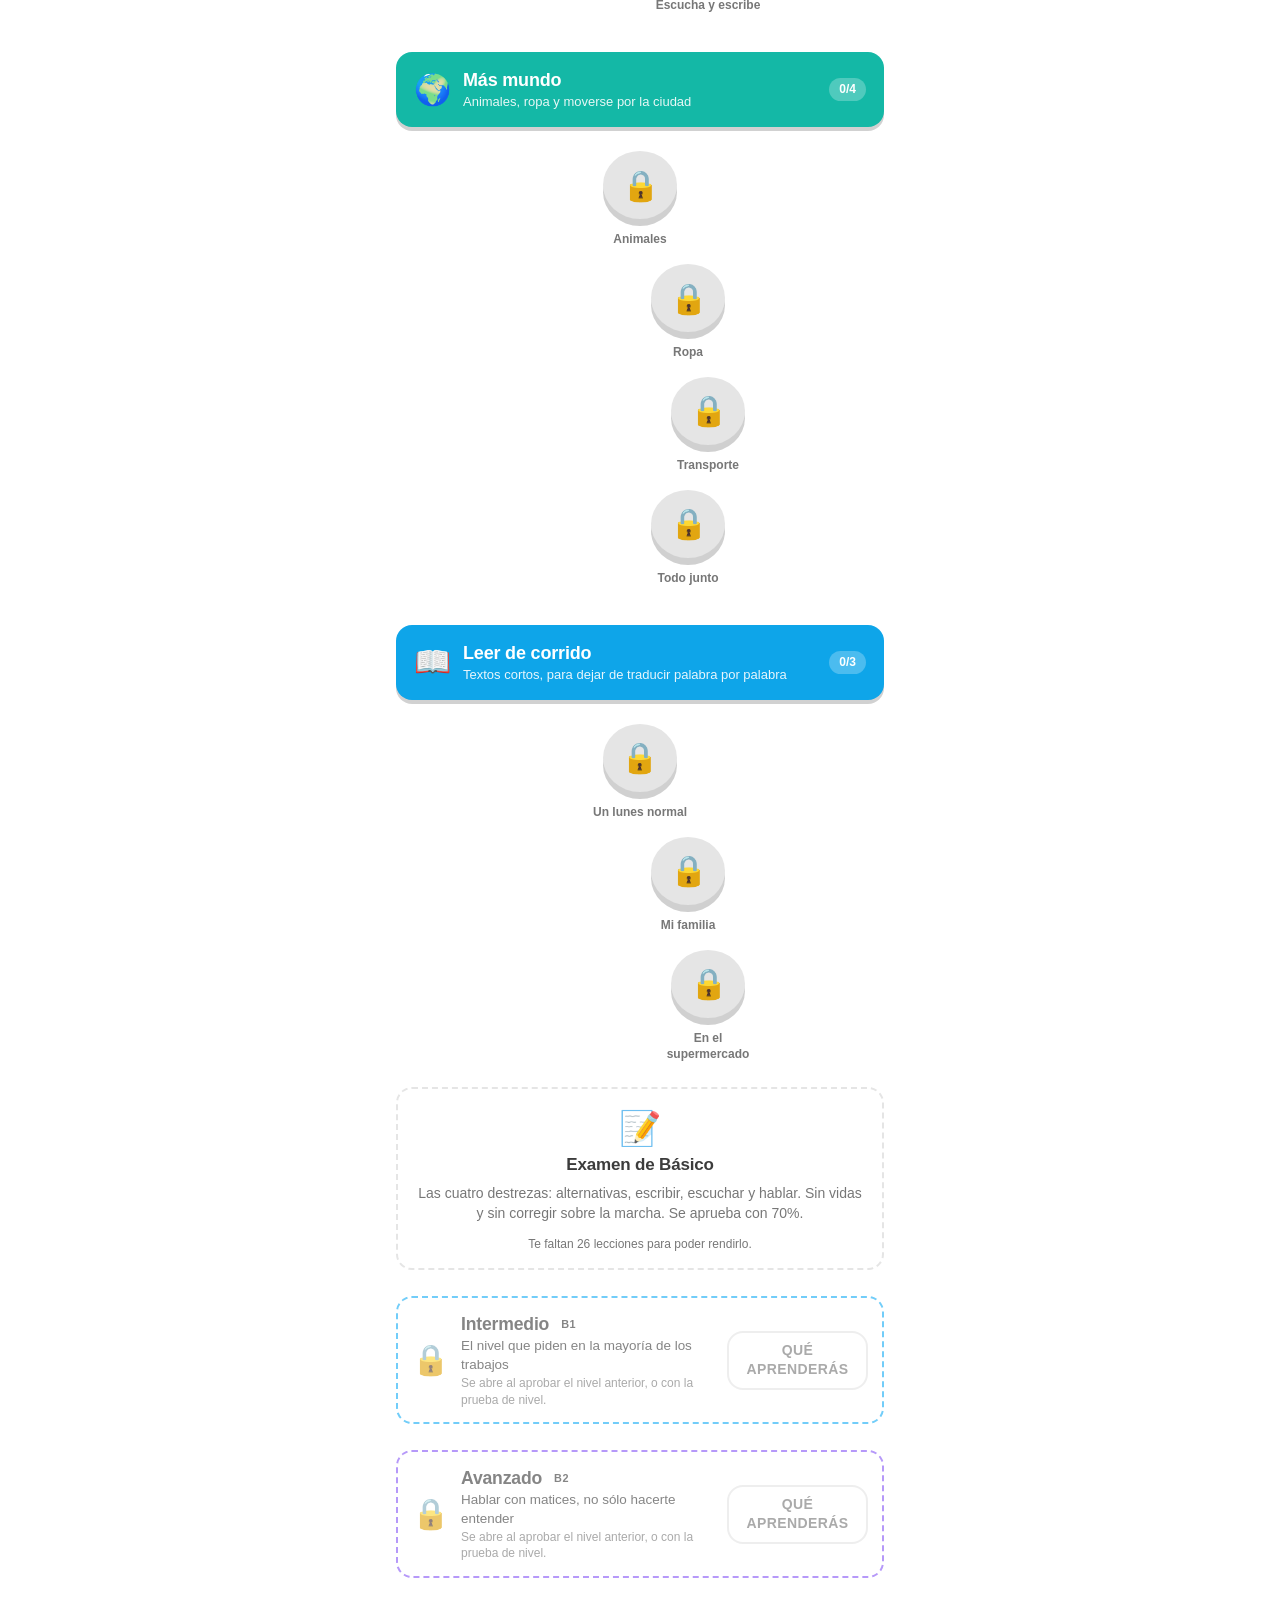
==== commit 5318cdef: "Add files via upload" ====
--- a/web/index.html
+++ b/web/index.html
@@ -53,6 +53,9 @@
 <script src="js/datos-verbos.js"></script>
 <script src="js/datos-sonidos.js"></script>
 <script src="js/datos-gramatica.js"></script>
+<script src="js/datos-reglas.js"></script>
+<script src="js/datos-lectura.js"></script>
+<script src="js/datos-palabras.js"></script>
 <script src="js/curriculo.js"></script>
 <script src="js/srs.js"></script>
 <script src="js/audio.js"></script>
@@ -61,6 +64,10 @@
 <script src="js/verbos.js"></script>
 <script src="js/pronunciacion.js"></script>
 <script src="js/gramatica.js"></script>
+<script src="js/reglas.js"></script>
+<script src="js/diccionario.js"></script>
+<script src="js/examen.js"></script>
+<script src="js/tutor.js"></script>
 <script src="js/logros.js"></script>
 <script src="js/desafio.js"></script>
 <script src="js/cuenta.js"></script>
--- a/web/css/app.css
+++ b/web/css/app.css
@@ -929,3 +929,197 @@
 @media (prefers-reduced-motion: reduce) {
   * { animation: none !important; transition: none !important; }
 }
+
+/* ==========================================================================
+   Niveles, reglas, lectura y exámenes
+   ========================================================================== */
+
+/* --- Cabecera de nivel --- */
+.nivel-cabecera {
+  display: flex;
+  align-items: center;
+  gap: 12px;
+  margin: 26px 0 12px;
+  padding: 14px;
+  border-radius: 16px;
+  background: var(--tarjeta);
+  border: 2px solid var(--c, var(--borde));
+}
+.nivel-cabecera.cerrado { opacity: .62; border-style: dashed; }
+.nivel-emo { font-size: 30px; line-height: 1; flex: 0 0 auto; }
+.nivel-txt { flex: 1 1 auto; min-width: 0; }
+.nivel-txt h2 { margin: 0; font-size: 1.1rem; display: flex; align-items: center; gap: 6px; flex-wrap: wrap; }
+.nivel-txt .sub { font-size: .84rem; color: var(--apagado); }
+.mcer {
+  font-size: .68rem;
+  font-weight: 700;
+  letter-spacing: .05em;
+  padding: 2px 6px;
+  border-radius: 6px;
+  background: var(--fondo2);
+  color: var(--apagado);
+}
+.pastilla.verde { background: #58cc02; color: #fff; }
+
+/* --- Tarjeta de examen --- */
+.examen-tarjeta { text-align: center; border: 2px dashed var(--borde); }
+.examen-tarjeta.aprobada { border-style: solid; border-color: #58cc02; }
+.examen-emo { font-size: 34px; }
+.diploma-emo { font-size: 72px; line-height: 1.1; }
+
+.nota-grande {
+  text-align: center;
+  font-size: 3rem;
+  font-weight: 800;
+  line-height: 1.1;
+  color: var(--apagado);
+}
+.nota-grande.buena { color: #58cc02; }
+
+.destrezas { margin-top: 16px; display: flex; flex-direction: column; gap: 9px; }
+.destreza-fila { display: flex; align-items: center; gap: 9px; font-size: .86rem; }
+.destreza-fila .emo { flex: 0 0 auto; }
+.destreza-fila .nombre { flex: 0 0 5.4em; }
+.destreza-fila .barra-prog { flex: 1 1 auto; }
+.destreza-fila .cifra { flex: 0 0 auto; font-variant-numeric: tabular-nums; color: var(--apagado); }
+
+.puedes { margin: 8px 0 0; padding-left: 1.1em; font-size: .9rem; }
+.puedes li { margin-bottom: 6px; }
+
+/* --- Ejercicios de regla --- */
+.frase-regla {
+  font-size: 1.3rem;
+  line-height: 1.7;
+  text-align: center;
+  margin: 18px 0 8px;
+  word-break: break-word;
+}
+.hueco-regla {
+  display: inline-block;
+  min-width: 3.4em;
+  border-bottom: 3px solid var(--azul, #1cb0f6);
+  margin: 0 3px;
+  font-weight: 700;
+}
+.clave-regla {
+  background: var(--fondo2);
+  border-left: 4px solid var(--azul, #1cb0f6);
+  border-radius: 0 10px 10px 0;
+  padding: 10px 12px;
+  margin: 12px 0;
+  font-weight: 600;
+  font-size: .94rem;
+}
+
+/* --- Lectura --- */
+.lectura { font-size: 1.05rem; line-height: 1.75; margin: 14px 0; }
+.lectura p { margin: 0 0 14px; }
+.glosario {
+  background: var(--fondo2);
+  border-radius: 12px;
+  padding: 12px;
+  margin-top: 14px;
+}
+.glosa { font-size: .9rem; padding: 4px 0; }
+
+/* Las palabras tocables no se subrayan: el texto tiene que seguir leyéndose
+   como un texto. Sólo al tocarlas se nota que responden. */
+.tocable { cursor: pointer; border-radius: 3px; }
+.tocable:active { background: var(--azul, #1cb0f6); color: #fff; }
+@media (hover: hover) {
+  .tocable:hover { background: var(--fondo2); }
+}
+
+.opcion.izq { text-align: left; }
+
+/* --- Ficha de una palabra --- */
+.palabra-cabecera { display: flex; align-items: center; gap: 12px; }
+.palabra-cabecera h2 { margin: 0; flex: 1 1 auto; word-break: break-word; }
+.definicion { font-size: 1.15rem; margin-top: 6px; }
+.etiquetas { display: flex; flex-wrap: wrap; gap: 6px; margin-top: 10px; }
+.nota-palabra {
+  margin-top: 10px;
+  font-size: .88rem;
+  background: var(--fondo2);
+  border-radius: 10px;
+  padding: 9px 11px;
+}
+
+/* --- Lista de reglas --- */
+.lista-item {
+  display: flex;
+  align-items: center;
+  gap: 12px;
+  width: 100%;
+  text-align: left;
+  cursor: pointer;
+  margin-bottom: 8px;
+}
+.lista-item .emo-grande { font-size: 26px; flex: 0 0 auto; }
+.lista-item .txt { flex: 1 1 auto; min-width: 0; display: flex; flex-direction: column; }
+.lista-item .txt .fuerte,
+.lista-item .txt .mini { display: block; }
+
+/* --- Conversar con el tutor --- */
+.chat { display: flex; flex-direction: column; gap: 10px; margin: 14px 0; }
+.burbuja-chat {
+  max-width: 85%;
+  padding: 10px 13px;
+  border-radius: 16px;
+  line-height: 1.5;
+  word-break: break-word;
+}
+.burbuja-chat.mia {
+  align-self: flex-end;
+  background: var(--azul, #1cb0f6);
+  color: #fff;
+  border-bottom-right-radius: 5px;
+}
+.burbuja-chat.suya {
+  align-self: flex-start;
+  background: var(--fondo2);
+  border-bottom-left-radius: 5px;
+  display: flex;
+  align-items: flex-start;
+  gap: 8px;
+}
+.burbuja-chat.suya .texto { flex: 1 1 auto; min-width: 0; }
+.burbuja-chat.pensando { opacity: .6; font-style: italic; }
+
+/* La corrección va fuera de la burbuja y con su propio color: es lo que hay
+   que mirar, no una frase más de la conversación. */
+.correccion {
+  align-self: flex-start;
+  max-width: 92%;
+  background: #fff8e6;
+  border-left: 3px solid #ffc800;
+  border-radius: 0 10px 10px 0;
+  padding: 9px 12px;
+  font-size: .9rem;
+}
+.correccion .mal { color: #c1392b; text-decoration: line-through; }
+.correccion .bien { color: #2e7d32; font-weight: 600; }
+:root[data-theme="dark"] .correccion,
+:root:not([data-theme="light"]) .correccion { background: #2e2716; }
+@media (prefers-color-scheme: light) {
+  :root:not([data-theme="dark"]) .correccion { background: #fff8e6; }
+}
+
+.chat-barra { display: flex; gap: 8px; align-items: center; margin-top: 10px; }
+.chat-barra .campo { flex: 1 1 auto; min-width: 0; min-height: auto; }
+.micro.chico {
+  width: 46px; height: 46px; font-size: 20px;
+  flex: 0 0 auto; border-radius: 50%;
+}
+.btn.redondo {
+  flex: 0 0 auto;
+  width: 46px; height: 46px;
+  min-height: auto;
+  padding: 0;
+  border-radius: 50%;
+  font-size: 18px;
+  line-height: 1;
+  display: inline-flex;
+  align-items: center;
+  justify-content: center;
+}
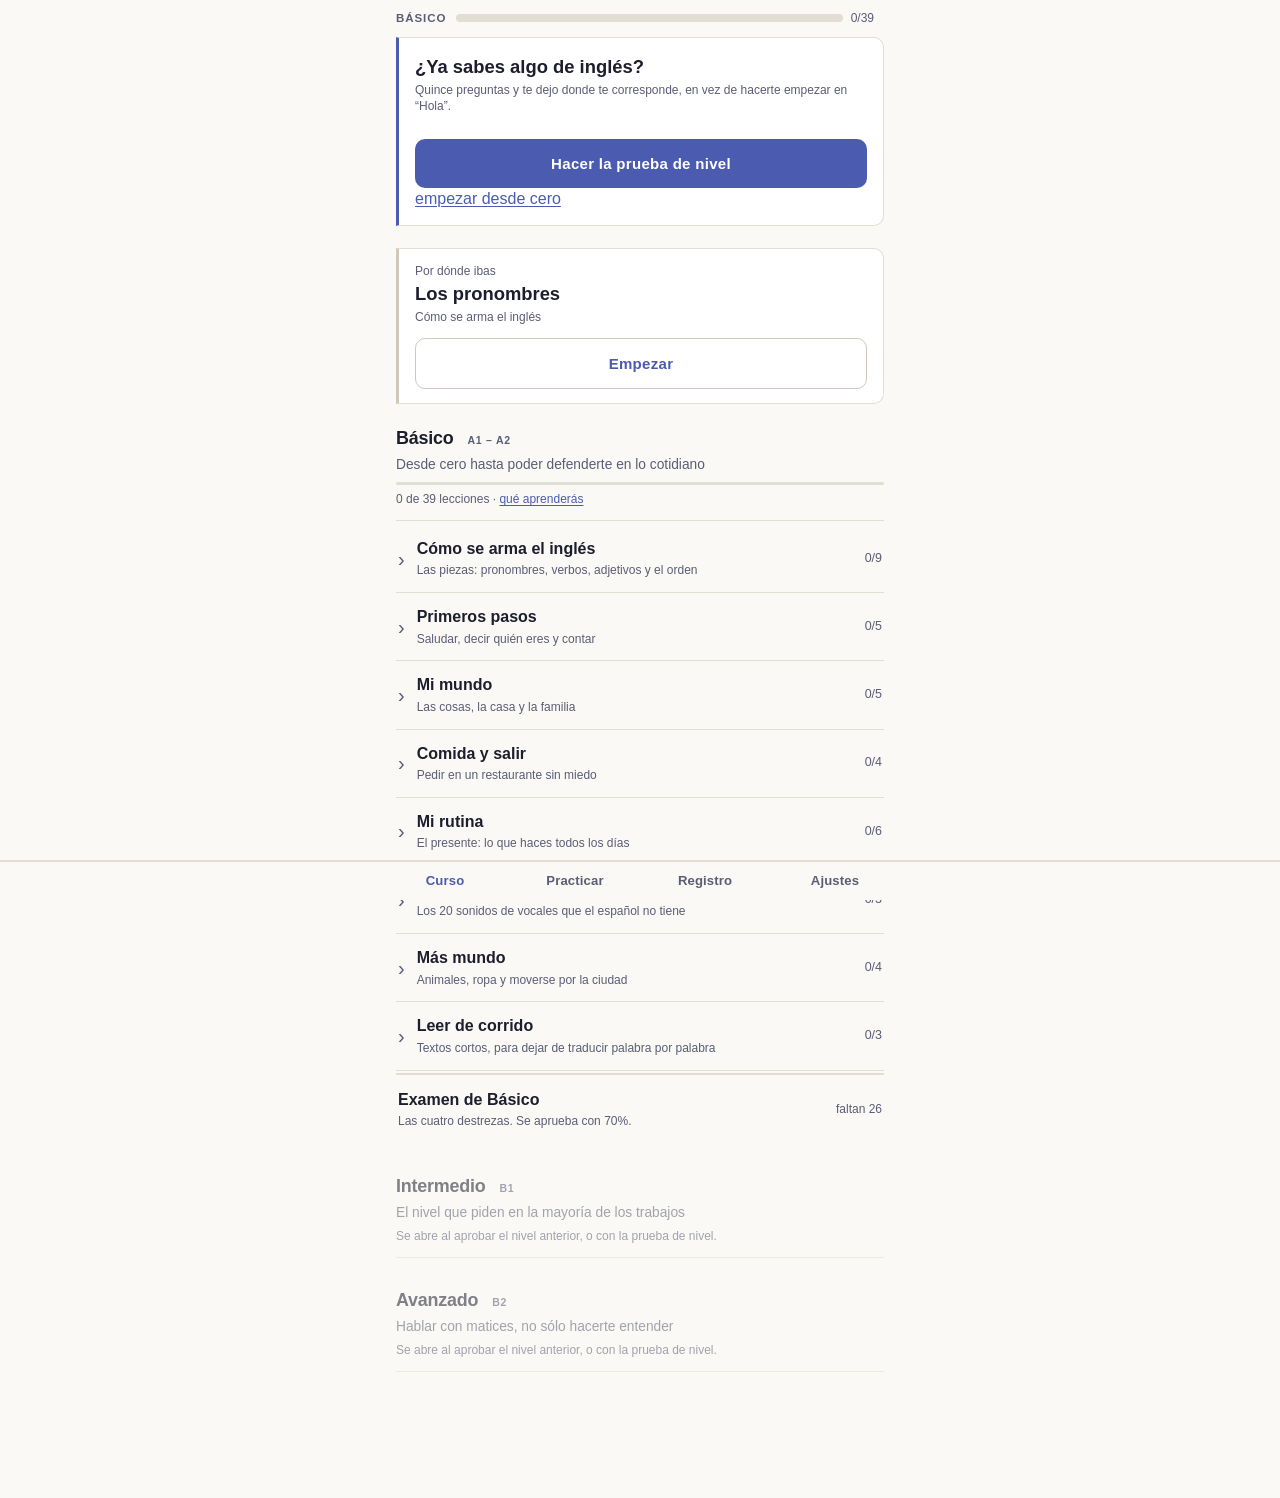
==== commit 959d39a6: "Add files via upload" ====
--- a/web/index.html
+++ b/web/index.html
@@ -46,8 +46,6 @@
      al final, cuando ya están todos. Sin módulos ni empaquetador a propósito:
      así funciona igual servida desde cualquier carpeta y abre al instante. -->
 <script src="js/dom.js"></script>
-<script src="js/fiesta.js"></script>
-<script src="js/mascota.js"></script>
 <script src="js/almacen.js"></script>
 <script src="js/datos.js"></script>
 <script src="js/datos-verbos.js"></script>
@@ -68,8 +66,6 @@
 <script src="js/diccionario.js"></script>
 <script src="js/examen.js"></script>
 <script src="js/tutor.js"></script>
-<script src="js/logros.js"></script>
-<script src="js/desafio.js"></script>
 <script src="js/cuenta.js"></script>
 <script src="js/leccion.js"></script>
 <script src="js/pantallas.js"></script>
--- a/web/css/app.css
+++ b/web/css/app.css
@@ -12,55 +12,86 @@
  */
 
 :root {
-  --verde: #58cc02;
-  --verde-oscuro: #4aa802;
-  --verde-suave: #d7ffb8;
-  --azul: #1cb0f6;
-  --azul-oscuro: #1899d6;
-  --azul-suave: #ddf4ff;
-  --rojo: #ff4b4b;
-  --rojo-oscuro: #e03d3d;
-  --rojo-suave: #ffdfe0;
-  --dorado: #ffc800;
-  --morado: #ce82ff;
-
-  --fondo: #ffffff;
-  --fondo-2: #f7f7f7;
-  --tinta: #3c3c3c;
-  --tinta-2: #777777;
-  --borde: #e5e5e5;
-  --borde-fuerte: #d0d0d0;
-
-  --radio: 16px;
-  --sombra-boton: 0 4px 0;
+  /* Paleta de cielo nocturno: el fondo es papel de día y cielo de noche, y el
+   * acento es la estrella. No hay verde. El verde manzana con el azul cielo de
+   * antes eran literalmente los de Duolingo, y con esos dos colores cualquier
+   * pantalla se parece a Duolingo aunque no tenga nada que ver.
+   *
+   * Los grises llevan una pizca de índigo: un gris puro al lado de un azul se
+   * ve sucio, y uno con la misma familia se ve elegido. */
+  --tinta: #1C1E2E;
+  --tinta-2: #5A5D75;
+  --fondo: #FBF9F5;
+  --fondo-2: #F2EEE6;
+  --papel: #FFFFFF;
+  --borde: #E2DED3;
+  --borde-fuerte: #CFC9BA;
+
+  --azul: #4B5BAF;          /* el acento principal: índigo, no celeste */
+  --azul-oscuro: #3B4890;
+  --azul-suave: #E8EAF7;
+  --dorado: #B77400;        /* el de las estrellas, para lo conseguido */
+  --verde: #2F7D4F;         /* correcto. Verde bosque, no verde manzana */
+  --verde-oscuro: #26653F;
+  --verde-suave: #E3F2E9;
+  --rojo: #9A3B12;
+  --rojo-oscuro: #7E300E;
+  --rojo-suave: #FBEDE6;
+  --morado: #6D4AA8;
+
+  /* Esquinas más discretas y botones planos. La sombra dura de 4px por debajo
+   * —el botón que parece una tecla de goma— es la firma visual de Duolingo, y
+   * era lo primero que delataba de dónde venía esto. */
+  --radio: 10px;
+  --sombra-boton: 0 0 0;
   --seguro-abajo: env(safe-area-inset-bottom, 0px);
   --seguro-arriba: env(safe-area-inset-top, 0px);
 }
 
 @media (prefers-color-scheme: dark) {
   :root:not([data-tema="claro"]) {
-    --fondo: #131f24;
-    --fondo-2: #1b2c33;
-    --tinta: #f1f7fb;
-    --tinta-2: #90a3ad;
-    --borde: #2f4550;
-    --borde-fuerte: #3d5661;
-    --verde-suave: #1f3d13;
-    --azul-suave: #10323f;
-    --rojo-suave: #3d1618;
+    --tinta: #EDEBE3;
+    --tinta-2: #9A9DB5;
+    --fondo: #12141F;
+    --fondo-2: #1B1E2C;
+    --papel: #1A1D2B;
+    --borde: #2C3043;
+    --borde-fuerte: #3B4058;
+
+    --azul: #96A3EC;
+    --azul-oscuro: #7E8DDE;
+    --azul-suave: #232842;
+    --dorado: #F0B754;
+    --verde: #7BC493;
+    --verde-oscuro: #63AC7B;
+    --verde-suave: #1B2E22;
+    --rojo: #F0A882;
+    --rojo-oscuro: #D88E68;
+    --rojo-suave: #2E1D14;
+    --morado: #B49BE8;
   }
 }
 
 :root[data-tema="oscuro"] {
-  --fondo: #131f24;
-  --fondo-2: #1b2c33;
-  --tinta: #f1f7fb;
-  --tinta-2: #90a3ad;
-  --borde: #2f4550;
-  --borde-fuerte: #3d5661;
-  --verde-suave: #1f3d13;
-  --azul-suave: #10323f;
-  --rojo-suave: #3d1618;
+  --tinta: #EDEBE3;
+  --tinta-2: #9A9DB5;
+  --fondo: #12141F;
+  --fondo-2: #1B1E2C;
+  --papel: #1A1D2B;
+  --borde: #2C3043;
+  --borde-fuerte: #3B4058;
+
+  --azul: #96A3EC;
+  --azul-oscuro: #7E8DDE;
+  --azul-suave: #232842;
+  --dorado: #F0B754;
+  --verde: #7BC493;
+  --verde-oscuro: #63AC7B;
+  --verde-suave: #1B2E22;
+  --rojo: #F0A882;
+  --rojo-oscuro: #D88E68;
+  --rojo-suave: #2E1D14;
+  --morado: #B49BE8;
 }
 
 * { box-sizing: border-box; }
@@ -942,7 +973,7 @@
   margin: 26px 0 12px;
   padding: 14px;
   border-radius: 16px;
-  background: var(--tarjeta);
+  background: var(--papel);
   border: 2px solid var(--c, var(--borde));
 }
 .nivel-cabecera.cerrado { opacity: .62; border-style: dashed; }
@@ -1123,3 +1154,204 @@
   align-items: center;
   justify-content: center;
 }
+
+/* El pie cuando se pidió ver la respuesta. Ni verde ni rojo: no se acertó,
+   pero tampoco se falló — se reconoció no saberlo, que es lo que hay que
+   hacer. Pintarlo de rojo castigaría al único botón honesto de la pantalla. */
+.pie.neutro {
+  background: var(--fondo2);
+  border-top: 3px solid var(--azul, #1cb0f6);
+}
+.pie.neutro .pie-titulo span { color: var(--azul, #1cb0f6); }
+
+/* ==========================================================================
+   El cuaderno: índice del curso y registro de estudio
+   ========================================================================== */
+
+/* Tipografía con una escala de verdad. No hay fuente descargada —la aplicación
+   tiene que abrir sin internet— así que la diferencia la hacen el tamaño, el
+   peso, el interletrado y el color, no la familia. */
+h1 {
+  font-size: 1.75rem;
+  font-weight: 700;
+  letter-spacing: -.022em;
+  line-height: 1.15;
+  margin: 4px 0 18px;
+}
+h2 { font-size: 1.12rem; font-weight: 700; letter-spacing: -.012em; }
+h3 { font-size: .98rem; font-weight: 700; letter-spacing: -.008em; }
+
+/* --- Barra de arriba --- */
+.barra.sobria { gap: 10px; }
+.barra-nivel {
+  font-size: .72rem;
+  font-weight: 700;
+  letter-spacing: .08em;
+  text-transform: uppercase;
+  color: var(--tinta-2);
+  white-space: nowrap;
+}
+.contador.paso {
+  font-size: .8rem;
+  color: var(--tinta-2);
+  font-variant-numeric: tabular-nums;
+}
+
+/* --- Navegación de abajo, sólo texto --- */
+.nav-caja button {
+  font-size: .82rem;
+  font-weight: 600;
+  letter-spacing: .01em;
+  padding: 10px 4px;
+}
+.nav-caja button.activa { color: var(--azul); }
+
+/* --- "Por dónde ibas" --- */
+.seguir {
+  background: var(--papel);
+  border: 1px solid var(--borde);
+  border-left: 3px solid var(--azul);
+  border-radius: 0 var(--radio) var(--radio) 0;
+  padding: 14px 16px;
+  margin-bottom: 22px;
+}
+.seguir .titulo { font-size: 1.15rem; font-weight: 700; margin: 2px 0; }
+.seguir .btn { margin-top: 12px; }
+
+/* --- Índice: niveles --- */
+.nivel { margin-bottom: 30px; }
+.nivel-cab { padding-bottom: 12px; border-bottom: 1px solid var(--borde); margin-bottom: 4px; }
+.nivel-cab.cerrado { opacity: .55; }
+.nivel-cab h2 { margin: 0; display: flex; align-items: baseline; gap: 8px; flex-wrap: wrap; }
+.nivel-cab .sub { margin: 4px 0 0; font-size: .86rem; color: var(--tinta-2); }
+.nivel-cab p { margin: 6px 0 0; }
+.mcer {
+  font-size: .66rem; font-weight: 700; letter-spacing: .07em;
+  color: var(--tinta-2); text-transform: uppercase;
+}
+.sello {
+  font-size: .64rem; font-weight: 700; letter-spacing: .06em; text-transform: uppercase;
+  color: var(--verde); border: 1px solid currentColor; border-radius: 4px; padding: 1px 5px;
+}
+.linea-prog {
+  height: 3px; background: var(--borde); border-radius: 2px; overflow: hidden; margin: 8px 0 0;
+}
+.linea-prog i { display: block; height: 100%; background: var(--azul); }
+
+/* --- Índice: unidades desplegables --- */
+.unidad { border-bottom: 1px solid var(--borde); }
+.unidad-cab {
+  display: flex; align-items: center; gap: 12px; width: 100%;
+  background: none; border: 0; padding: 13px 2px; cursor: pointer;
+  text-align: left; color: inherit; font: inherit;
+}
+.flecha {
+  flex: 0 0 auto; font-size: 20px; line-height: 1; color: var(--tinta-2);
+  transition: transform .15s ease; transform-origin: 50% 50%;
+}
+.flecha.abierta { transform: rotate(90deg); }
+.unidad-txt { flex: 1 1 auto; min-width: 0; display: flex; flex-direction: column; gap: 2px; }
+.unidad-txt .titulo { font-weight: 650; }
+.cuenta {
+  flex: 0 0 auto; font-size: .78rem; color: var(--tinta-2);
+  font-variant-numeric: tabular-nums;
+}
+.cuenta.completa { color: var(--verde); font-weight: 700; }
+
+.lecciones { list-style: none; margin: 0 0 12px; padding: 0 0 0 32px; }
+.leccion-fila {
+  display: flex; align-items: center; gap: 10px; width: 100%;
+  background: none; border: 0; padding: 9px 2px; cursor: pointer;
+  text-align: left; color: inherit; font: inherit; font-size: .94rem;
+}
+.leccion-fila .marca {
+  flex: 0 0 1.1em; color: var(--verde); font-weight: 700;
+}
+.leccion-fila .txt { flex: 1 1 auto; display: flex; align-items: baseline; gap: 8px; flex-wrap: wrap; }
+.leccion-fila.hecha .txt { color: var(--tinta-2); }
+.etiqueta {
+  font-size: .62rem; font-weight: 700; letter-spacing: .06em; text-transform: uppercase;
+  color: var(--tinta-2); background: var(--fondo-2); border-radius: 3px; padding: 1px 5px;
+}
+
+/* --- Examen, como una fila más del índice y no como un premio --- */
+.examen-fila {
+  display: flex; align-items: center; gap: 12px;
+  padding: 14px 2px; margin-top: 2px;
+  border-top: 2px solid var(--borde);
+}
+.examen-fila .txt { flex: 1 1 auto; display: flex; flex-direction: column; gap: 2px; }
+.examen-fila .titulo { font-weight: 650; }
+.examen-fila.aprobada .titulo { color: var(--verde); }
+
+/* --- Registro --- */
+.cifras {
+  display: grid; grid-template-columns: 1fr 1fr; gap: 1px;
+  background: var(--borde); border: 1px solid var(--borde);
+  border-radius: var(--radio); overflow: hidden; margin-bottom: 26px;
+}
+.cifra { background: var(--papel); padding: 16px 14px; display: flex; flex-direction: column; gap: 2px; }
+.cifra .n { font-size: 1.6rem; font-weight: 700; letter-spacing: -.02em; font-variant-numeric: tabular-nums; }
+.cifra .et { font-size: .76rem; color: var(--tinta-2); }
+
+.bloque { margin-bottom: 28px; }
+.bloque h2 {
+  font-size: .74rem; font-weight: 700; letter-spacing: .1em; text-transform: uppercase;
+  color: var(--tinta-2); margin: 0 0 12px; padding-bottom: 8px;
+  border-bottom: 1px solid var(--borde);
+}
+.bloque p { margin: 8px 0 0; }
+
+.fila-prog { display: flex; align-items: center; gap: 10px; margin-bottom: 10px; font-size: .88rem; }
+.fila-prog .et { flex: 0 0 5.8em; }
+.fila-prog .linea-prog { flex: 1 1 auto; margin: 0; }
+.fila-prog .val { flex: 0 0 auto; color: var(--tinta-2); font-variant-numeric: tabular-nums; }
+
+.olvido {
+  display: flex; align-items: baseline; gap: 8px;
+  padding: 7px 0; border-bottom: 1px solid var(--borde); font-size: .9rem;
+}
+.olvido .mini { margin-left: auto; white-space: nowrap; }
+
+/* Un enlace de texto, para lo secundario. Un botón más compite con el que sí
+   importa; un enlace se ofrece sin insistir. */
+.enlace {
+  background: none; border: 0; padding: 0; cursor: pointer;
+  color: var(--azul); font: inherit; text-decoration: underline;
+  text-underline-offset: 2px;
+}
+
+/* --- La corrección, sin mascota --- */
+.pie-titulo .marca { font-size: 1.3rem; font-weight: 700; line-height: 1; }
+.pie.bien .pie-titulo .marca { color: var(--verde); }
+.pie.mal .pie-titulo .marca { color: var(--rojo); }
+.pie.neutro .pie-titulo .marca { color: var(--azul); }
+
+/* El botón principal va en índigo, no en verde.
+   El verde de acción sobre fondo claro es media firma de Duolingo: con ese
+   botón, cualquier pantalla se le parece aunque el resto no tenga nada que
+   ver. Acá el verde queda reservado para una sola cosa —"correcto"— y así
+   además significa algo: cuando ves verde, acertaste. */
+.btn {
+  background: var(--azul);
+  box-shadow: none;
+  font-weight: 700;
+  font-size: 15px;
+  letter-spacing: .02em;
+  text-transform: none;
+  min-height: 48px;
+}
+.btn:active:not(:disabled) { transform: none; background: var(--azul-oscuro); }
+.btn.azul { background: var(--azul); }
+.btn.rojo { background: var(--rojo); }
+.btn.hueco {
+  background: transparent;
+  color: var(--azul);
+  border: 1px solid var(--borde-fuerte);
+}
+.btn.chico { min-height: 38px; padding: 9px 16px; width: auto; font-size: .86rem; }
+
+/* La segunda tarjeta de la portada no compite con la primera: ofrecer dos
+   cosas igual de fuerte es no ofrecer ninguna. */
+.seguir + .seguir { border-left-color: var(--borde-fuerte); }
+.seguir + .seguir .btn { background: transparent; color: var(--azul); border: 1px solid var(--borde-fuerte); }
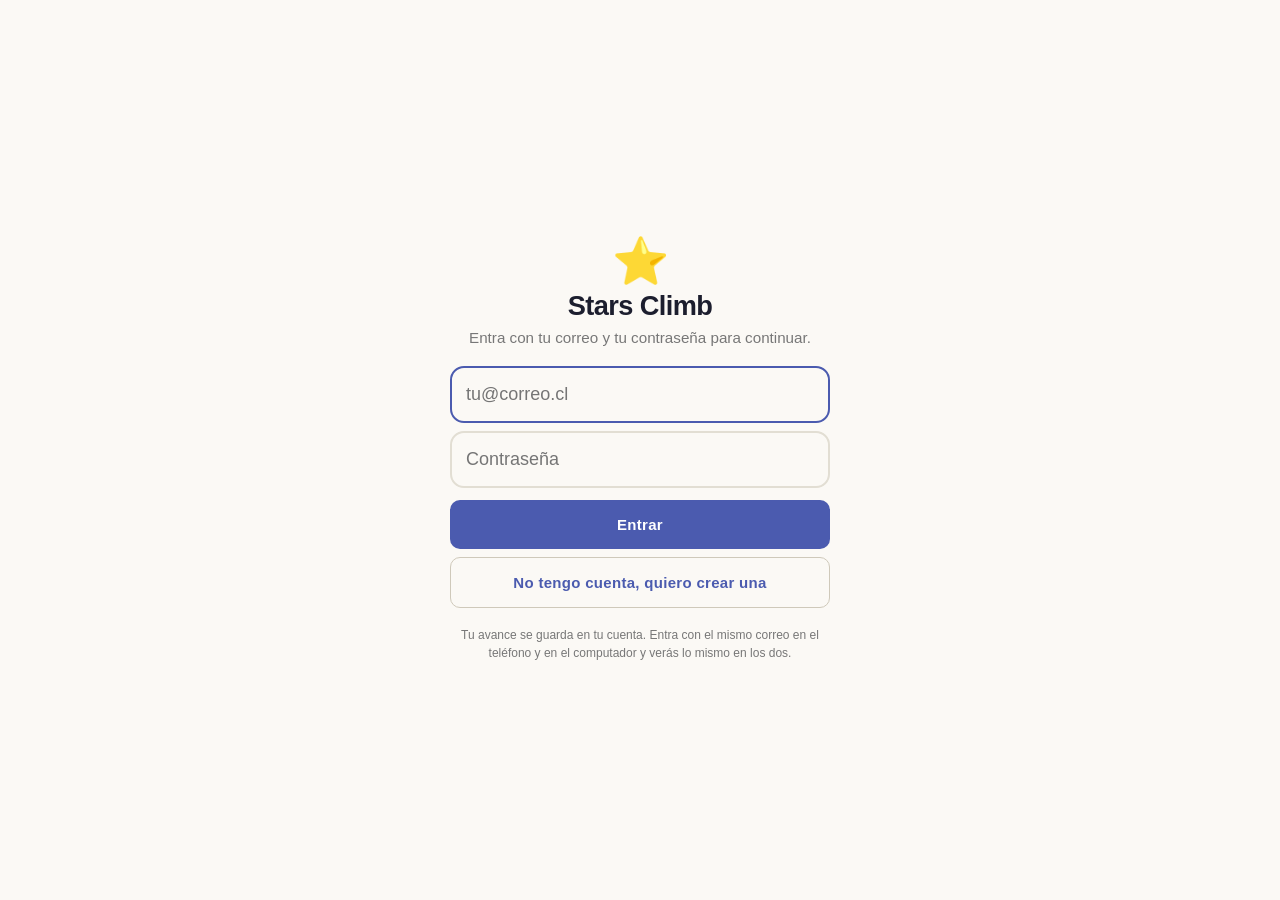
==== commit 63edebdd: "Add files via upload" ====
--- a/web/index.html
+++ b/web/index.html
@@ -69,6 +69,7 @@
 <script src="js/cuenta.js"></script>
 <script src="js/leccion.js"></script>
 <script src="js/pantallas.js"></script>
+<script src="js/puerta.js"></script>
 <script src="js/app.js"></script>
 </body>
 </html>
--- a/web/css/app.css
+++ b/web/css/app.css
@@ -1355,3 +1355,500 @@
    cosas igual de fuerte es no ofrecer ninguna. */
 .seguir + .seguir { border-left-color: var(--borde-fuerte); }
 .seguir + .seguir .btn { background: transparent; color: var(--azul); border: 1px solid var(--borde-fuerte); }
+
+/* ==========================================================================
+   Pantalla ancha: el índice a la izquierda, fijo
+   ==========================================================================
+   En un computador la columna de 520 px dejaba media pantalla vacía a cada
+   lado y obligaba a volver atrás para ver qué venía después. Con el temario
+   siempre a la vista se estudia sabiendo dónde se está.
+
+   En el teléfono esto no existe: ahí una columna lateral se comería el ancho
+   que necesita lo que se está leyendo. */
+
+.lateral { display: none; }
+
+@media (min-width: 900px) {
+  #app {
+    max-width: 1180px;
+    display: grid;
+    grid-template-columns: 290px minmax(0, 1fr);
+    align-items: start;
+    gap: 0;
+  }
+
+  .lateral {
+    display: block;
+    position: sticky;
+    top: 0;
+    height: 100vh;
+    overflow-y: auto;
+    overscroll-behavior: contain;
+    border-right: 1px solid var(--borde);
+    padding: 22px 18px 30px;
+  }
+
+  .principal { min-width: 0; }
+  .contenido { padding: 0 32px 60px; }
+  .nav { display: none; }
+
+  /* El índice de la pestaña Curso sobra cuando ya está en la columna: repetir
+     el mismo árbol dos veces en la misma pantalla no informa, distrae. */
+  .principal .nivel .unidad,
+  .principal .nivel .examen-fila { display: none; }
+}
+
+@media (min-width: 1240px) {
+  #app { grid-template-columns: 320px minmax(0, 1fr); }
+}
+
+.marca {
+  font-size: 1.05rem;
+  font-weight: 700;
+  letter-spacing: -.01em;
+  margin-bottom: 18px;
+}
+
+.lateral-secciones {
+  display: flex;
+  flex-direction: column;
+  gap: 1px;
+  margin-bottom: 24px;
+}
+.lateral-secciones button {
+  text-align: left;
+  background: none;
+  border: 0;
+  padding: 8px 10px;
+  border-radius: 7px;
+  font: inherit;
+  font-size: .92rem;
+  color: var(--tinta-2);
+  cursor: pointer;
+}
+.lateral-secciones button:hover { background: var(--fondo-2); color: var(--tinta); }
+.lateral-secciones button.activa {
+  background: var(--azul-suave);
+  color: var(--azul);
+  font-weight: 650;
+}
+
+/* --- El árbol --- */
+.arbol-nivel { margin-bottom: 18px; }
+.arbol-nivel.cerrado { opacity: .45; }
+.arbol-cab {
+  display: flex;
+  justify-content: space-between;
+  align-items: baseline;
+  gap: 8px;
+  font-size: .68rem;
+  font-weight: 700;
+  letter-spacing: .1em;
+  text-transform: uppercase;
+  color: var(--tinta-2);
+  padding: 0 10px 6px;
+  border-bottom: 1px solid var(--borde);
+  margin-bottom: 4px;
+}
+
+.arbol-unidad {
+  display: flex;
+  align-items: center;
+  gap: 7px;
+  width: 100%;
+  text-align: left;
+  background: none;
+  border: 0;
+  padding: 7px 10px;
+  border-radius: 7px;
+  font: inherit;
+  font-size: .88rem;
+  color: inherit;
+  cursor: pointer;
+}
+.arbol-unidad:hover { background: var(--fondo-2); }
+.arbol-unidad.abierta { font-weight: 650; }
+.arbol-unidad .t { flex: 1 1 auto; min-width: 0; }
+.arbol-unidad .flecha { font-size: 15px; }
+
+.arbol-lecciones {
+  display: flex;
+  flex-direction: column;
+  /* La línea marca la jerarquía mejor que la sangría sola: se ve de un vistazo
+     dónde empieza y dónde acaba lo que cuelga de la unidad. */
+  border-left: 1px solid var(--borde);
+  margin: 2px 0 6px 19px;
+  padding-left: 4px;
+}
+.arbol-leccion {
+  display: flex;
+  align-items: center;
+  gap: 6px;
+  text-align: left;
+  background: none;
+  border: 0;
+  padding: 6px 8px;
+  border-radius: 6px;
+  font: inherit;
+  font-size: .84rem;
+  color: var(--tinta-2);
+  cursor: pointer;
+}
+.arbol-leccion:hover { background: var(--fondo-2); color: var(--tinta); }
+.arbol-leccion .punto { flex: 0 0 .7em; color: var(--verde); font-weight: 700; }
+.arbol-leccion.hecha { color: var(--tinta-2); }
+
+/* ==========================================================================
+   El diccionario, a la derecha
+   ==========================================================================
+   Aparece sólo cuando hay sitio de sobra. En un teléfono robaría el ancho que
+   necesita lo que se está leyendo, y ahí ya está resuelto de otra forma: se
+   toca la palabra. */
+
+.buscador { display: none; }
+
+@media (min-width: 1240px) {
+  #app { max-width: 1500px; grid-template-columns: 300px minmax(0, 1fr) 300px; }
+  .buscador {
+    display: block;
+    position: sticky;
+    top: 0;
+    height: 100vh;
+    overflow-y: auto;
+    overscroll-behavior: contain;
+    border-left: 1px solid var(--borde);
+    padding: 22px 18px 30px;
+  }
+}
+
+.buscador .campo { min-height: auto; padding: 10px 12px; font-size: .92rem; }
+
+.dic-ficha {
+  margin-top: 16px;
+  padding: 14px;
+  background: var(--papel);
+  border: 1px solid var(--borde);
+  border-radius: var(--radio);
+}
+.dic-cab { display: flex; align-items: center; gap: 10px; }
+.dic-cab b { flex: 1 1 auto; font-size: 1.12rem; word-break: break-word; }
+.dic-es { font-size: 1rem; margin: 4px 0 6px; }
+.dic-ficha .mini + .mini { margin-top: 5px; }
+
+.dic-titulo { margin: 20px 0 6px; letter-spacing: .08em; text-transform: uppercase; font-weight: 700; }
+.dic-linea {
+  display: flex;
+  align-items: baseline;
+  gap: 8px;
+  padding: 7px 0;
+  border-bottom: 1px solid var(--borde);
+  font-size: .9rem;
+}
+.dic-linea .mini { flex: 1 1 auto; min-width: 0; }
+.icono-btn.chico { font-size: 14px; padding: 2px 4px; min-height: auto; }
+
+/* --- La lección en pantalla ancha ---
+   Estaba pensada sólo para teléfono: en un monitor el contenido se pegaba a la
+   izquierda y las opciones se estiraban a lo ancho de toda la pantalla, que es
+   incómodo de leer y se ve roto. */
+@media (min-width: 760px) {
+  .leccion-caja {
+    max-width: 640px;
+    margin: 0 auto;
+    width: 100%;
+  }
+  .leccion .pie {
+    max-width: 640px;
+    margin: 0 auto;
+  }
+  .leccion .barra {
+    max-width: 640px;
+    margin: 0 auto;
+    width: 100%;
+  }
+}
+
+/* El botón secundario, centrado bajo el principal. Suelto a la izquierda
+   parecía un resto de otra maqueta. */
+.pie [data-accion="no-se"] { display: block; margin-left: auto; margin-right: auto; }
+
+/* --- Las etapas de una lección --- */
+.leccion-cuerpo.anuncio {
+  display: flex;
+  flex-direction: column;
+  justify-content: center;
+  text-align: center;
+  gap: 4px;
+}
+.leccion-cuerpo.anuncio h1 { margin: 10px 0 0; font-size: 2rem; }
+.leccion-cuerpo.anuncio p { margin: 0; }
+
+.pasos {
+  display: flex;
+  justify-content: center;
+  flex-wrap: wrap;
+  gap: 6px;
+  margin-bottom: 10px;
+}
+.paso-punto {
+  font-size: .68rem;
+  font-weight: 700;
+  letter-spacing: .06em;
+  text-transform: uppercase;
+  color: var(--tinta-2);
+  border: 1px solid var(--borde);
+  border-radius: 999px;
+  padding: 3px 9px;
+}
+.paso-punto.hecho { color: var(--verde); border-color: currentColor; }
+.paso-punto.ahora {
+  color: #fff;
+  background: var(--azul);
+  border-color: var(--azul);
+}
+
+.etapa-actual {
+  font-size: .66rem;
+  font-weight: 700;
+  letter-spacing: .1em;
+  text-transform: uppercase;
+  color: var(--tinta-2);
+  text-align: center;
+  margin: -2px 0 8px;
+}
+
+/* Repetir una frase hablada: los dos botones juntos, escuchar y volver a
+   decirla. Es lo único que hay que hacer cuando sale mal. */
+.repetir-habla {
+  display: flex;
+  gap: 8px;
+  flex-wrap: wrap;
+  margin-top: 10px;
+}
+.repetir-habla .btn { width: auto; flex: 1 1 auto; }
+
+/* Los botones secundarios del pie, en fila y sin competir con el principal. */
+.pie-secundarios {
+  display: flex;
+  gap: 8px;
+  justify-content: center;
+  flex-wrap: wrap;
+  margin-top: 8px;
+}
+.pie-secundarios .btn { width: auto; }
+
+/* La duda, con el ejercicio a la vista para no perder de qué se hablaba. */
+.preg-contexto {
+  background: var(--fondo-2);
+  border-left: 3px solid var(--azul);
+  border-radius: 0 8px 8px 0;
+  padding: 9px 12px;
+  margin: 10px 0 14px;
+  font-size: .92rem;
+}
+.preg-sugeridas { display: flex; flex-direction: column; gap: 7px; margin: 12px 0; }
+.preg-sugeridas .btn { width: 100%; text-align: left; justify-content: flex-start; }
+#preg-chat { max-height: 42vh; overflow-y: auto; }
+
+/* ---------------- El cuerpo de una clase ----------------
+   Lo que hace que una explicación se entienda no es el texto, es el orden:
+   la idea primero, después los pasos numerados, y el porqué al final para
+   quien quiera saber de dónde sale la regla. Cada paso trae sus ejemplos
+   pegados, porque un ejemplo que está veinte líneas más abajo ya no explica
+   nada. */
+
+.clase-idea {
+  background: var(--fondo2);
+  border-left: 4px solid var(--azul, #1cb0f6);
+  border-radius: 0 10px 10px 0;
+  padding: 12px 14px;
+  margin: 14px 0 4px;
+  font-size: 1.02rem;
+  line-height: 1.5;
+}
+
+.clase-pasos {
+  list-style: none;
+  margin: 14px 0 0;
+  padding: 0;
+  counter-reset: paso;
+}
+.clase-paso {
+  counter-increment: paso;
+  position: relative;
+  padding: 0 0 2px 34px;
+  margin-bottom: 18px;
+}
+.clase-paso::before {
+  content: counter(paso);
+  position: absolute;
+  left: 0;
+  top: 1px;
+  width: 24px;
+  height: 24px;
+  border-radius: 50%;
+  background: var(--azul, #1cb0f6);
+  color: #fff;
+  font-size: 13px;
+  font-weight: 800;
+  display: flex;
+  align-items: center;
+  justify-content: center;
+}
+.clase-paso .paso-tit {
+  font-weight: 800;
+  font-size: 1rem;
+  line-height: 1.35;
+  margin: 2px 0 4px;
+}
+.clase-paso .paso-texto p { margin: 0 0 8px; line-height: 1.55; }
+.clase-paso .paso-texto p:last-child { margin-bottom: 0; }
+
+/* Los ejemplos de un paso: el inglés arriba, el español debajo en gris, y el
+   altavoz a la izquierda para que se pueda ir escuchando sin leer. */
+.clase-ejs { list-style: none; margin: 8px 0 0; padding: 0; }
+.clase-ejs li {
+  display: flex;
+  align-items: flex-start;
+  gap: 8px;
+  padding: 7px 10px;
+  border-radius: 10px;
+  background: var(--fondo2);
+  margin-bottom: 6px;
+}
+.clase-ejs li:last-child { margin-bottom: 0; }
+.clase-ejs .icono-btn { flex: none; margin-top: -2px; }
+.clase-ejs .ej-en { display: block; font-weight: 700; line-height: 1.4; }
+.clase-ejs .ej-es { display: block; font-size: 13px; color: var(--apagado, #777); line-height: 1.4; }
+
+.clase-porque {
+  margin-top: 16px;
+  border: 1px solid var(--borde);
+  border-radius: var(--radio);
+  padding: 12px 14px;
+  background: var(--fondo2);
+}
+.clase-porque .tit {
+  font-size: 12px;
+  font-weight: 800;
+  letter-spacing: .05em;
+  text-transform: uppercase;
+  color: var(--apagado, #777);
+  margin-bottom: 8px;
+}
+.clase-porque .cuerpo p { margin: 0 0 8px; line-height: 1.55; font-size: .96rem; }
+.clase-porque .cuerpo p:last-child { margin-bottom: 0; }
+
+.clase-mas { margin-top: 16px; }
+.clase-mas .tit {
+  font-size: 12px;
+  font-weight: 800;
+  letter-spacing: .05em;
+  text-transform: uppercase;
+  color: var(--apagado, #777);
+  margin-bottom: 8px;
+}
+
+/* ---------------- La puerta ----------------
+   Tapa la aplicación entera hasta que se entra. Va en position: fixed y con
+   scroll propio porque en un teléfono en horizontal el formulario no cabe, y
+   si no puede desplazarse el botón de entrar queda fuera de la pantalla. */
+
+body.con-puerta { overflow: hidden; }
+
+.puerta {
+  position: fixed;
+  inset: 0;
+  z-index: 9000;
+  background: var(--fondo);
+  overflow-y: auto;
+  display: flex;
+  align-items: center;
+  justify-content: center;
+  padding: 24px 16px;
+}
+.puerta-caja {
+  width: 100%;
+  max-width: 380px;
+  text-align: center;
+}
+.puerta-marca { font-size: 46px; line-height: 1; margin-bottom: 6px; }
+.puerta-caja h1 { margin: 0 0 6px; font-size: 1.7rem; }
+.puerta-sub {
+  margin: 0 0 16px;
+  font-size: .95rem;
+  color: var(--apagado, #777);
+  line-height: 1.5;
+}
+.puerta-caja .campo { width: 100%; text-align: left; }
+.puerta-caja .btn { width: 100%; }
+.puerta-pie {
+  margin: 18px 0 0;
+  font-size: 12px;
+  color: var(--apagado, #777);
+  line-height: 1.5;
+}
+
+/* La clase de vocabulario: la palabra grande, la traducción debajo y un botón
+   ancho para oírla. El botón es grande a propósito — la idea es que se toque
+   varias veces mientras se repite en voz alta. */
+
+.vocab-clase { list-style: none; margin: 14px 0 0; padding: 0; }
+.vocab-clase li {
+  display: flex;
+  align-items: center;
+  gap: 12px;
+  padding: 10px 12px;
+  border: 1px solid var(--borde);
+  border-radius: var(--radio);
+  margin-bottom: 8px;
+}
+.vocab-clase li:last-child { margin-bottom: 0; }
+.vocab-oir {
+  flex: none;
+  width: 46px;
+  height: 46px;
+  border-radius: 12px;
+  border: none;
+  background: var(--fondo2);
+  font-size: 22px;
+  cursor: pointer;
+  display: flex;
+  align-items: center;
+  justify-content: center;
+}
+.vocab-oir:active { background: var(--azul, #1cb0f6); }
+.vocab-icono { font-size: 22px; line-height: 1; }
+.vocab-en { display: block; font-size: 1.1rem; font-weight: 800; line-height: 1.3; }
+.vocab-es { display: block; font-size: .95rem; color: var(--tinta); line-height: 1.35; }
+.vocab-nota { display: block; font-size: 12px; color: var(--apagado, #777); margin-top: 2px; }
+
+/* Los pares de sonido de la clase de pronunciación. Las dos palabras del par
+   ocupan lo mismo y están pegadas: la comparación es el contenido, así que
+   tienen que poder oírse una detrás de otra sin mover el dedo. */
+
+.par-sonido {
+  border: 1px solid var(--borde);
+  border-radius: var(--radio);
+  padding: 12px;
+  margin-top: 10px;
+}
+.par-botones { display: flex; align-items: center; gap: 8px; }
+.par-vs { flex: none; font-size: 13px; color: var(--apagado, #777); }
+.par-palabra {
+  flex: 1;
+  display: flex;
+  flex-direction: column;
+  align-items: center;
+  gap: 2px;
+  padding: 12px 8px;
+  border: none;
+  border-radius: 12px;
+  background: var(--fondo2);
+  cursor: pointer;
+}
+.par-palabra:active { background: var(--azul, #1cb0f6); color: #fff; }
+.par-en { font-size: 1.15rem; font-weight: 800; }
+.par-simbolo { font-size: 13px; color: var(--apagado, #777); }
+.par-oir { font-size: 15px; }
+.par-tip { margin-top: 9px; font-size: 13px; line-height: 1.45; color: var(--tinta); }
